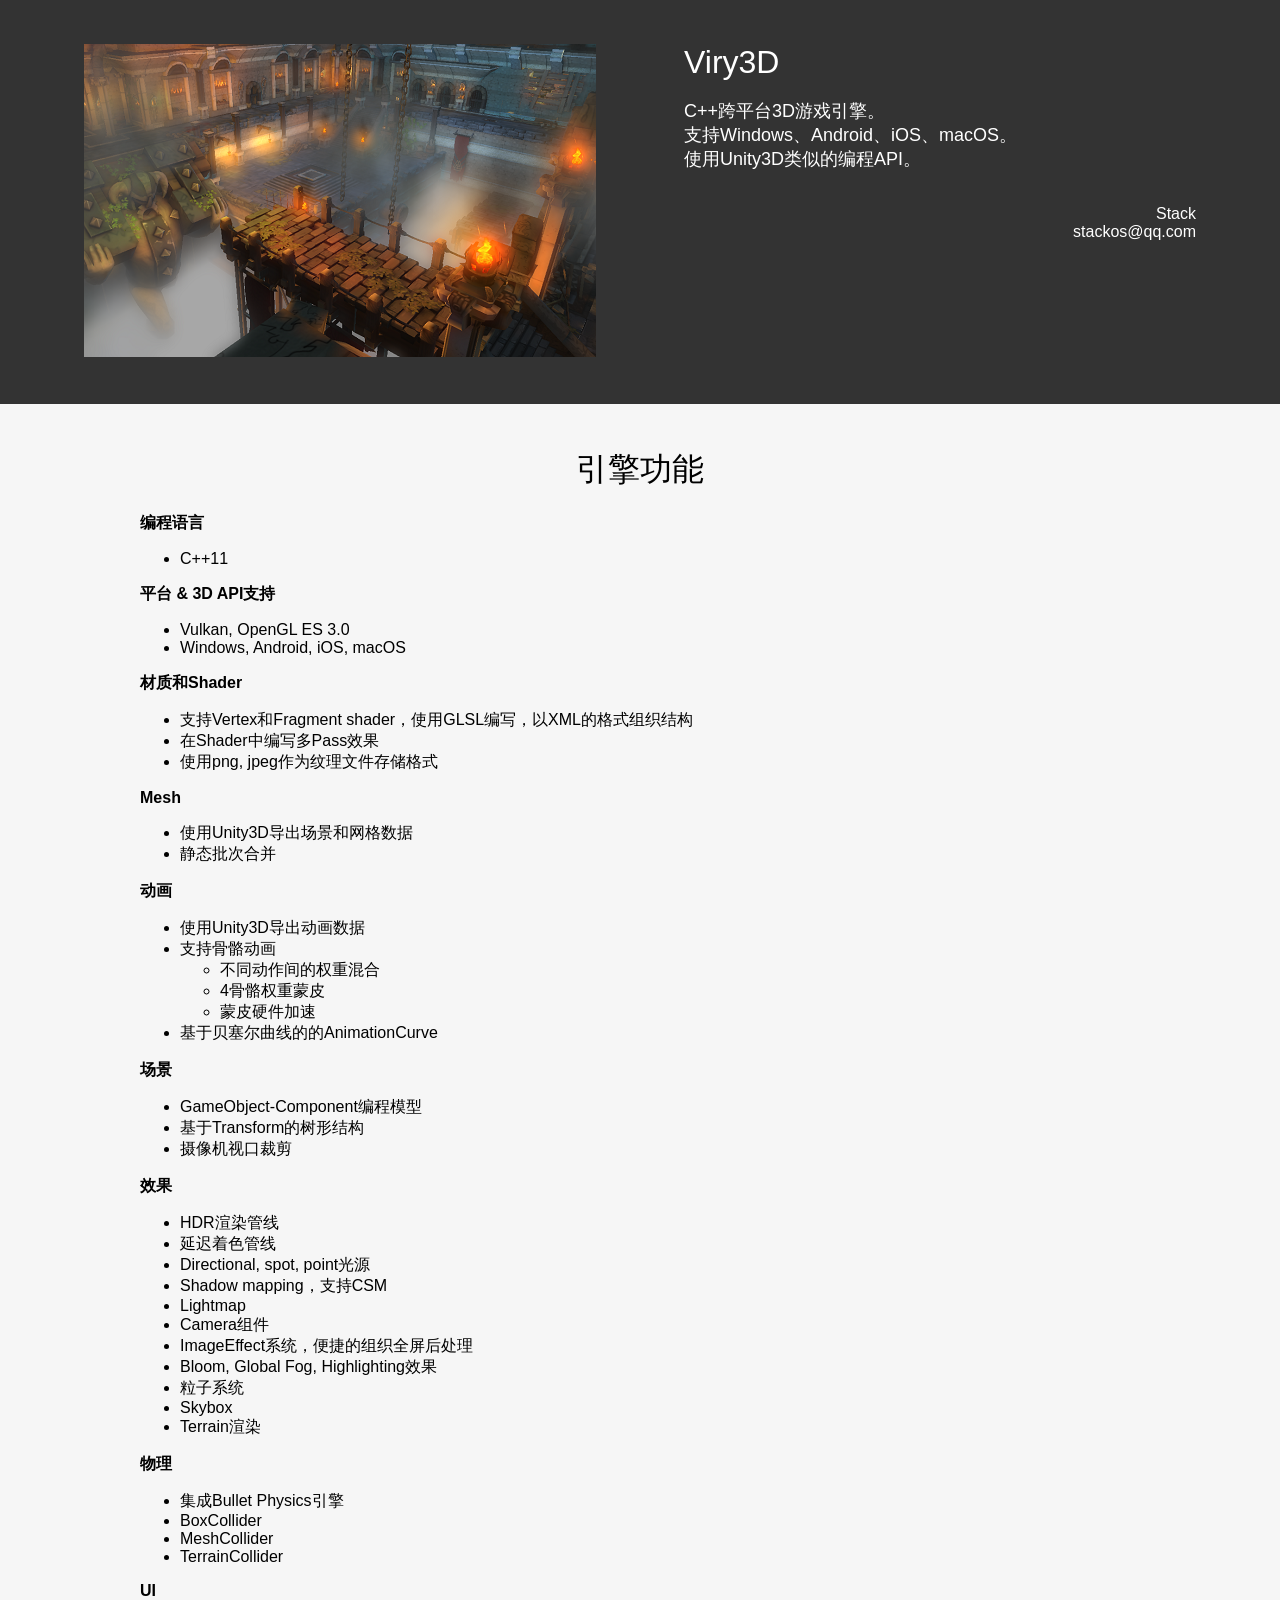
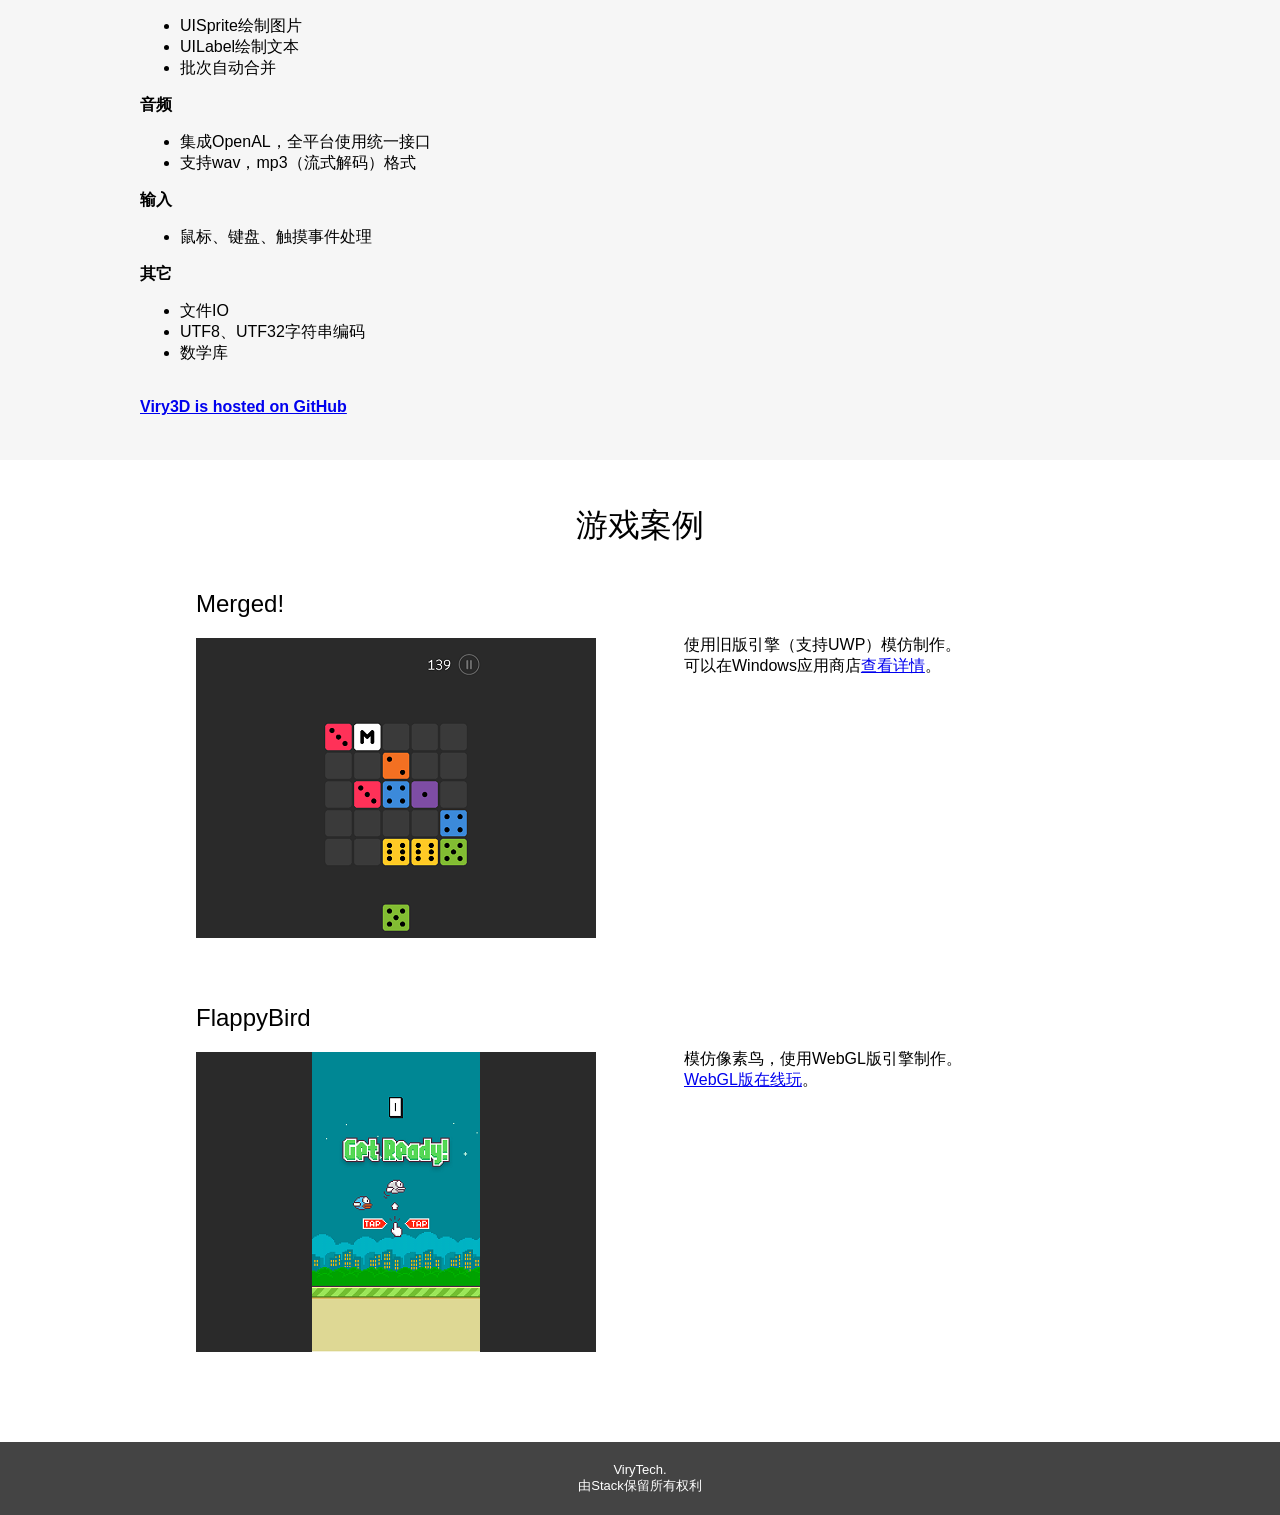
==== index.html @ 04557b06 "add macOS." ====
﻿<!DOCTYPE html>
<html>
<head>
    <meta charset="utf-8">
    <title>Viry3D游戏引擎</title>
</head>
<body style='margin:0;font-family: "SF Pro SC","SF Pro Display","SF Pro Icons","PingFang SC","Helvetica Neue","Helvetica","Arial",sans-serif;'>

    <div id="container">

        <div id="header" style="color:white;background-color:rgb(51, 51, 51);">
            <div style="height:44px;">
            </div>

            <div style="float:left;width:100%;">
                <div style="float:left;width:50%;min-width:600px;height:360px;">
                    <img style="float:right;margin-right:44px;" src="files/logo.png" />
                </div>

                <div style="float:left;width:512px;height:250px;margin-left:44px;margin-bottom:44px;margin-right:44px;">
                    <h1 style="font-weight:400;margin:0;">Viry3D</h1>
                    <p style="font-size:large;">
                        C++跨平台3D游戏引擎。<br />
                        支持Windows、Android、iOS、macOS。<br />
                        使用Unity3D类似的编程API。<br />
                    </p>
                    <p style="float:right;text-align:right;">
                        Stack<br />
                        stackos@qq.com<br />
                    </p>
                </div>
            </div>
            
            <div style="clear:both;">
            </div>
        </div>

        <div id="feature" style="background-color:rgb(246, 246, 246);padding:44px;">
            <h1 style="font-weight:400;margin-top:0;text-align:center;">引擎功能</h1>

            <div style="margin:auto;max-width:1000px;">
                <p><strong>编程语言</strong></p>
                <ul>
                    <li>C++11</li>
                </ul>
                <p><strong>平台 &amp; 3D API支持</strong></p>
                <ul>
                    <li>Vulkan, OpenGL ES 3.0</li>
                    <li>Windows, Android, iOS, macOS</li>
                </ul>
                <p><strong>材质和Shader</strong></p>
                <ul>
                    <li>支持Vertex和Fragment shader，使用GLSL编写，以XML的格式组织结构</li>
                    <li>在Shader中编写多Pass效果</li>
                    <li>使用png, jpeg作为纹理文件存储格式</li>
                </ul>
                <p><strong>Mesh</strong></p>
                <ul>
                    <li>使用Unity3D导出场景和网格数据</li>
                    <li>静态批次合并</li>
                </ul>
                <p><strong>动画</strong></p>
                <ul>
                    <li>使用Unity3D导出动画数据</li>
                    <li>
                        支持骨骼动画
                        <ul>
                            <li>不同动作间的权重混合</li>
                            <li>4骨骼权重蒙皮</li>
                            <li>蒙皮硬件加速</li>
                        </ul>
                    </li>
                    <li>基于贝塞尔曲线的的AnimationCurve</li>
                </ul>
                <p><strong>场景</strong></p>
                <ul>
                    <li>GameObject-Component编程模型</li>
                    <li>基于Transform的树形结构</li>
                    <li>摄像机视口裁剪</li>
                </ul>
                <p><strong>效果</strong></p>
                <ul>
                    <li>HDR渲染管线</li>
                    <li>延迟着色管线</li>
                    <li>Directional, spot, point光源</li>
                    <li>Shadow mapping，支持CSM</li>
                    <li>Lightmap</li>
                    <li>Camera组件</li>
                    <li>ImageEffect系统，便捷的组织全屏后处理</li>
                    <li>Bloom, Global Fog, Highlighting效果</li>
                    <li>粒子系统</li>
                    <li>Skybox</li>
                    <li>Terrain渲染</li>
                </ul>
                <p><strong>物理</strong></p>
                <ul>
                    <li>集成Bullet Physics引擎</li>
                    <li>BoxCollider</li>
                    <li>MeshCollider</li>
                    <li>TerrainCollider</li>
                </ul>
                <p><strong>UI</strong></p>
                <ul>
                    <li>UISprite绘制图片</li>
                    <li>UILabel绘制文本</li>
                    <li>批次自动合并</li>
                </ul>
                <p><strong>音频</strong></p>
                <ul>
                    <li>集成OpenAL，全平台使用统一接口</li>
                    <li>支持wav，mp3（流式解码）格式</li>
                </ul>
                <p><strong>输入</strong></p>
                <ul>
                    <li>鼠标、键盘、触摸事件处理</li>
                </ul>
                <p><strong>其它</strong></p>
                <ul>
                    <li>文件IO</li>
                    <li>UTF8、UTF32字符串编码</li>
                    <li>数学库</li>
                </ul>

                <br />
                <a href="https://github.com/stackos/Viry3D" target="_blank"><strong>Viry3D is hosted on GitHub</strong></a>
            </div>
        </div>

        <div id="showcase" style="background-color:rgb(255, 255, 255);padding-top:44px;padding-bottom:44px;">
            <h1 style="font-weight:400;margin-top:0;text-align:center;">游戏案例</h1>

            <div class="case" style="margin-bottom:44px;">
                <div style="float:left;width:100%;">
                    <div style="float:left;width:50%;min-width:488px;height:370px;">
                        <div style="float:right;margin-right:44px;">
                            <h2 style="font-weight:400;">Merged!</h2>
                            <img src="files/case_01.png" />
                        </div>
                    </div>

                    <div style="float:left;width:444px;height:50px;margin-left:44px;margin-top:65px;">
                        <p style="margin:0;">
                            使用旧版引擎（支持UWP）模仿制作。<br />
                            可以在Windows应用商店<a href="https://www.microsoft.com/store/apps/9NBLGGH4PRR2" target="_blank">查看详情</a>。<br />
                        </p>
                    </div>
                </div>

                <div style="clear:both;">
                </div>
            </div>

            <div class="case" style="margin-bottom:44px;">
                <div style="float:left;width:100%;">
                    <div style="float:left;width:50%;min-width:488px;height:370px;">
                        <div style="float:right;margin-right:44px;">
                            <h2 style="font-weight:400;">FlappyBird</h2>
                            <img src="files/case_02.png" />
                        </div>
                    </div>

                    <div style="float:left;width:444px;height:50px;margin-left:44px;margin-top:65px;">
                        <p style="margin:0;">
                            模仿像素鸟，使用WebGL版引擎制作。<br />
                            <a href="http://www.viry3d.com/viry3d/web/index.html?AppJavaScript" target="_blank">WebGL版在线玩</a>。<br />
                        </p>
                    </div>
                </div>

                <div style="clear:both;">
                </div>
            </div>
            
        </div>

        <div id="footer" style="padding:20px;background-color:rgb(68, 68, 68);color:white;text-align:center;font-size:small;clear:both;">
            <p style="margin:0;">ViryTech.</p>
            <p style="margin:0;">由Stack保留所有权利</p>
        </div>

    </div>

</body>
</html>
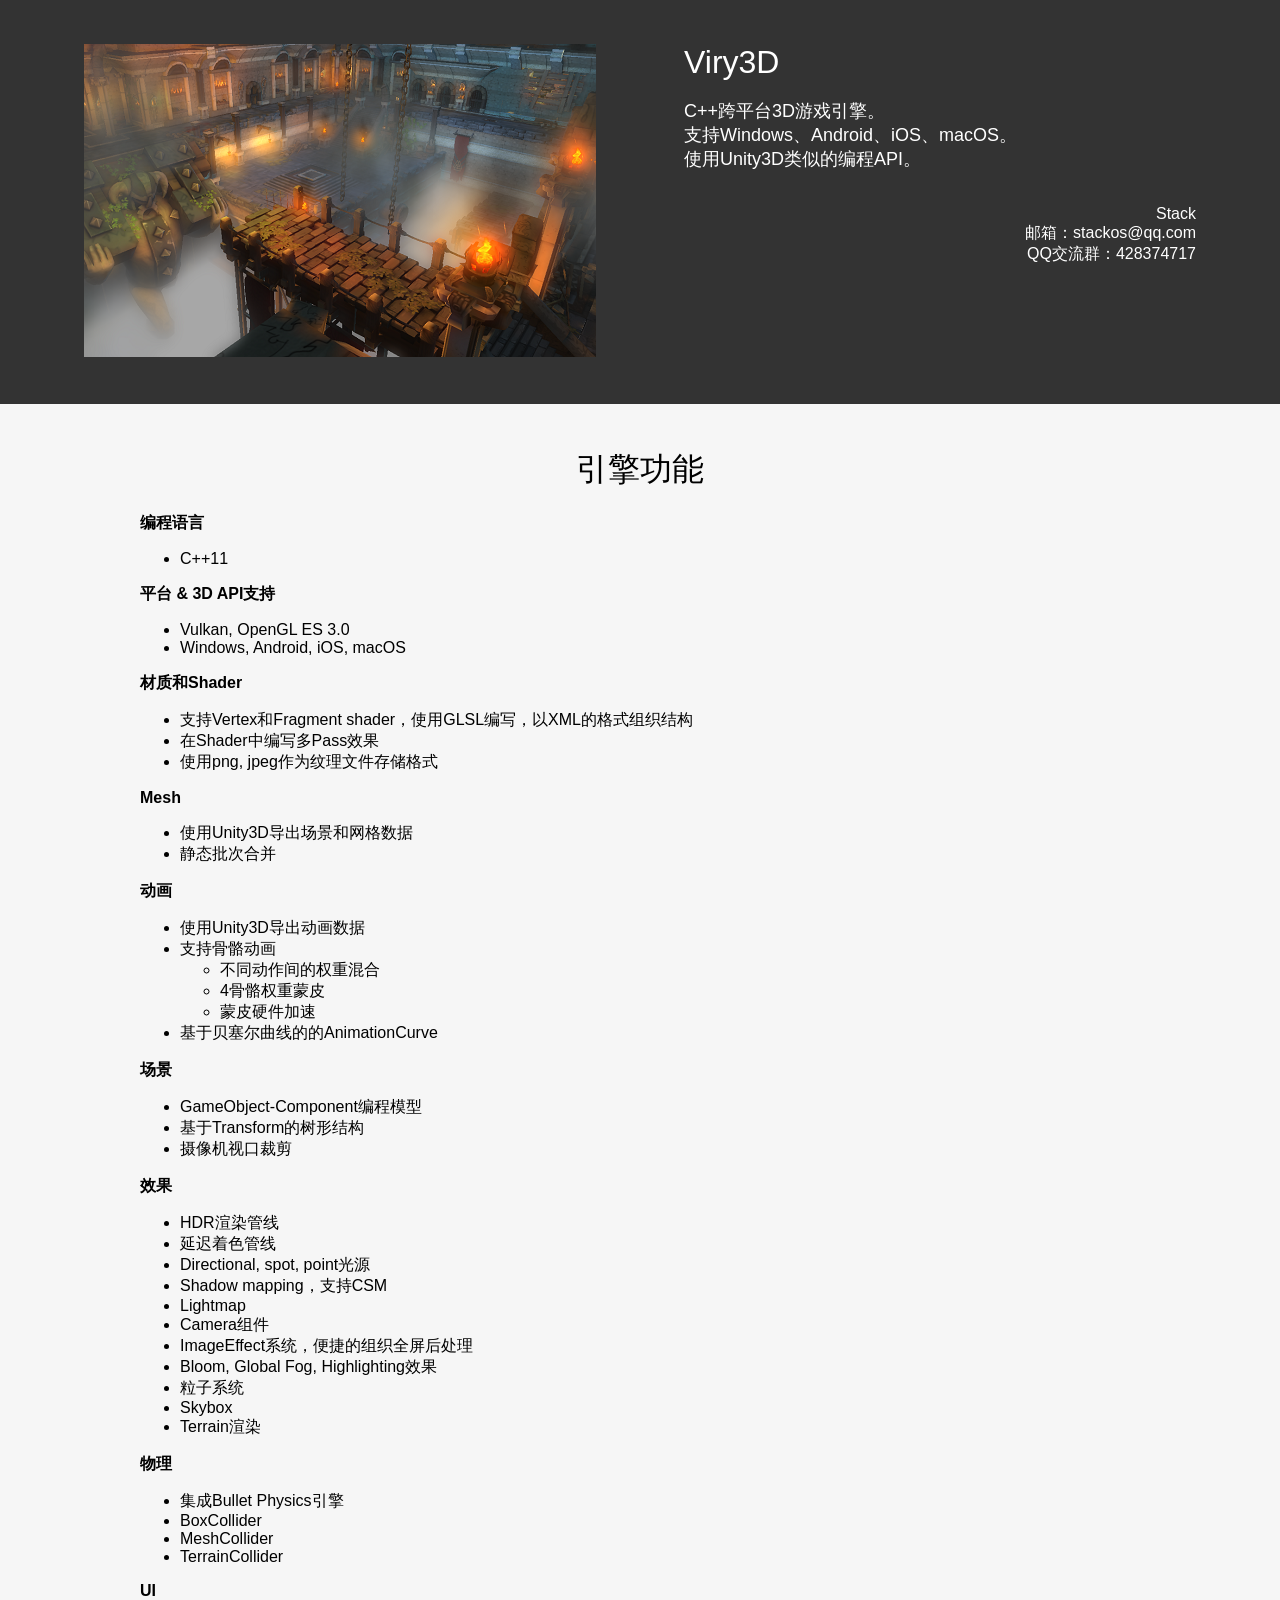
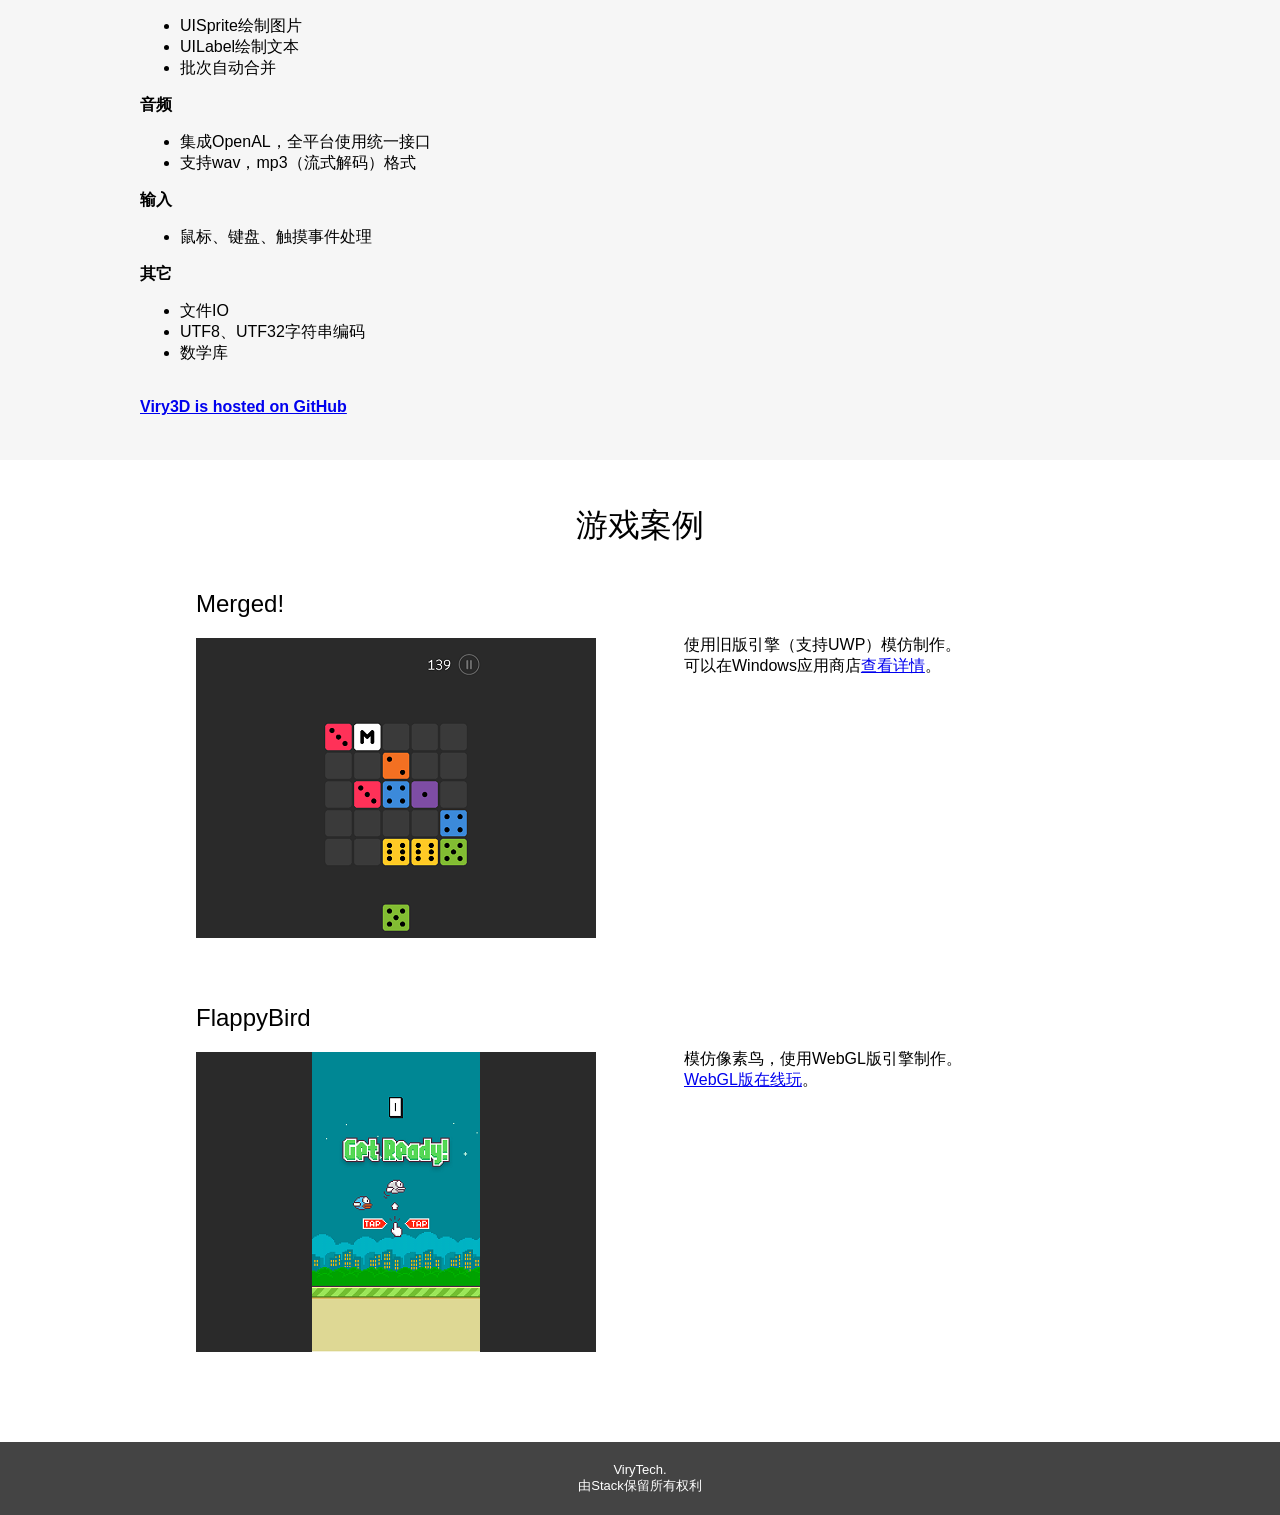
==== commit 3990e8c1: "add qq group number." ====
--- a/index.html
+++ b/index.html
@@ -26,7 +26,8 @@
                     </p>
                     <p style="float:right;text-align:right;">
                         Stack<br />
-                        stackos@qq.com<br />
+                        邮箱：stackos@qq.com<br />
+                        QQ交流群：428374717<br />
                     </p>
                 </div>
             </div>
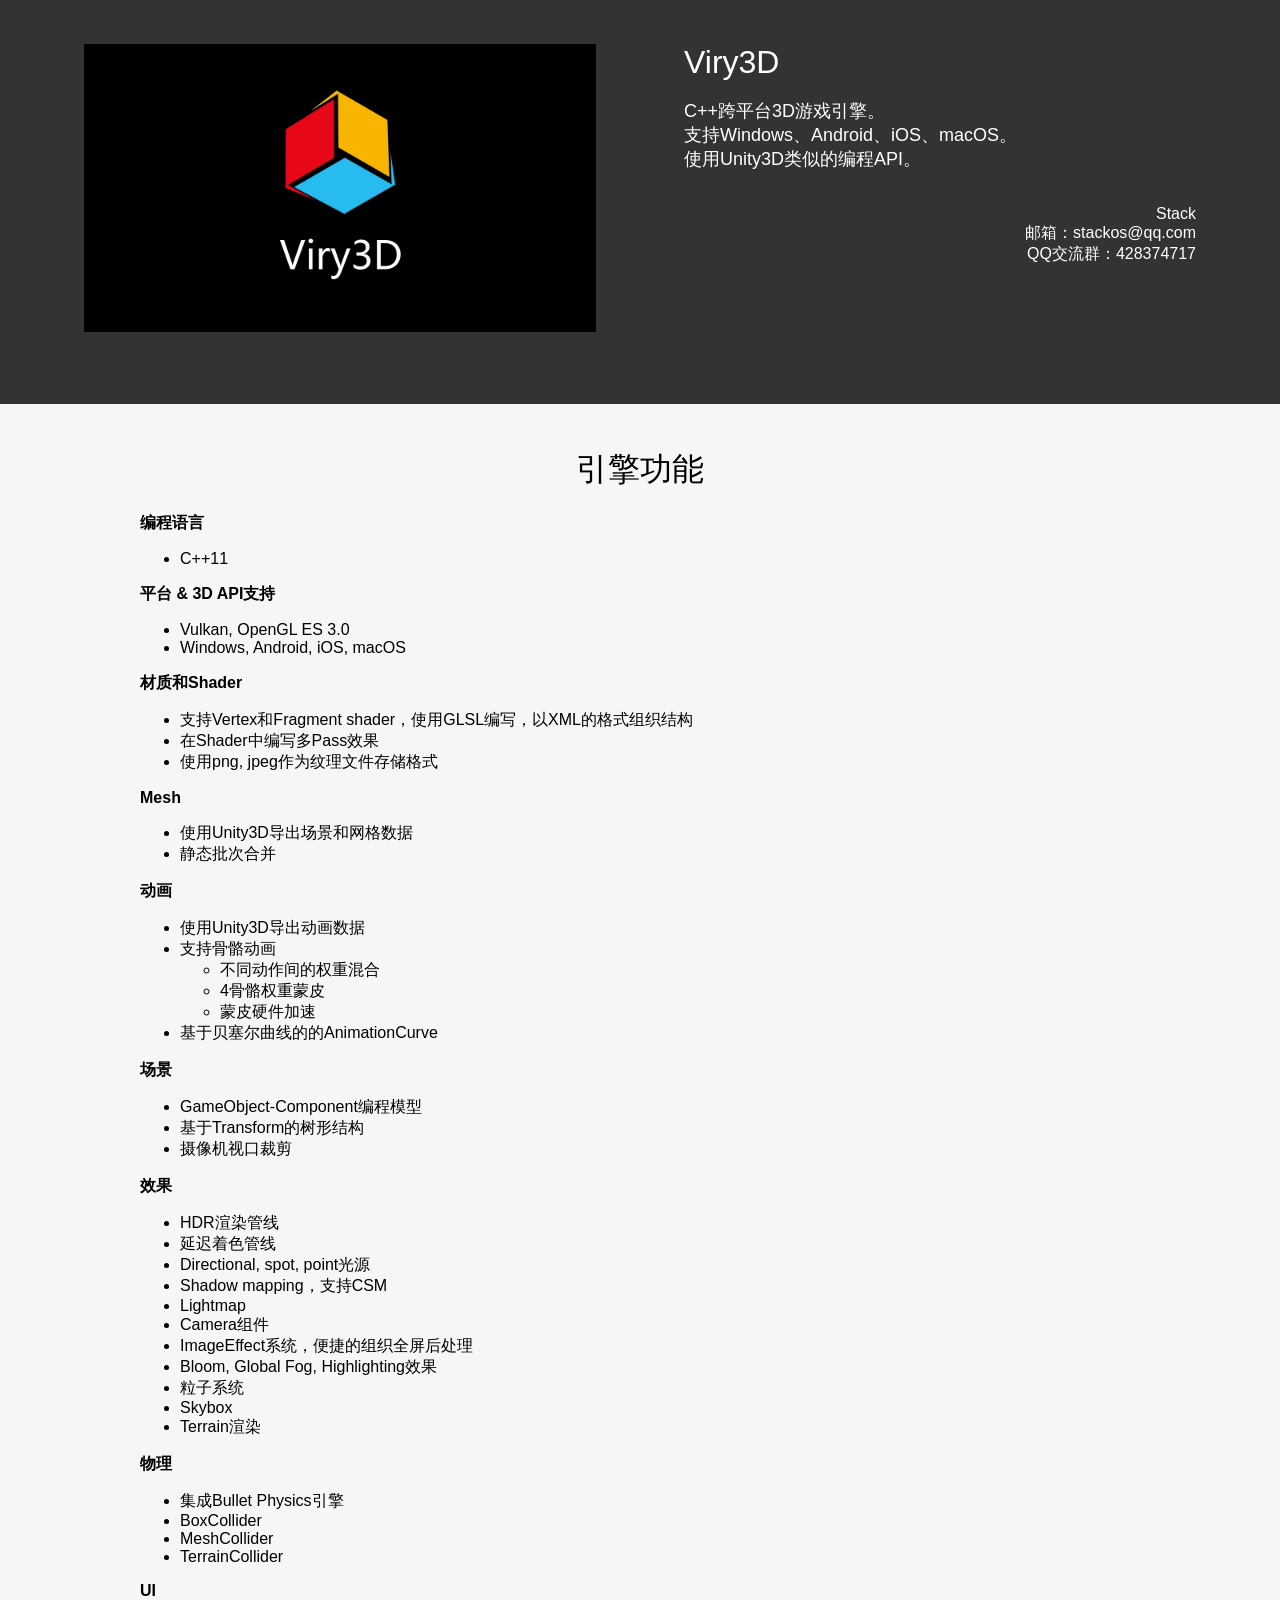
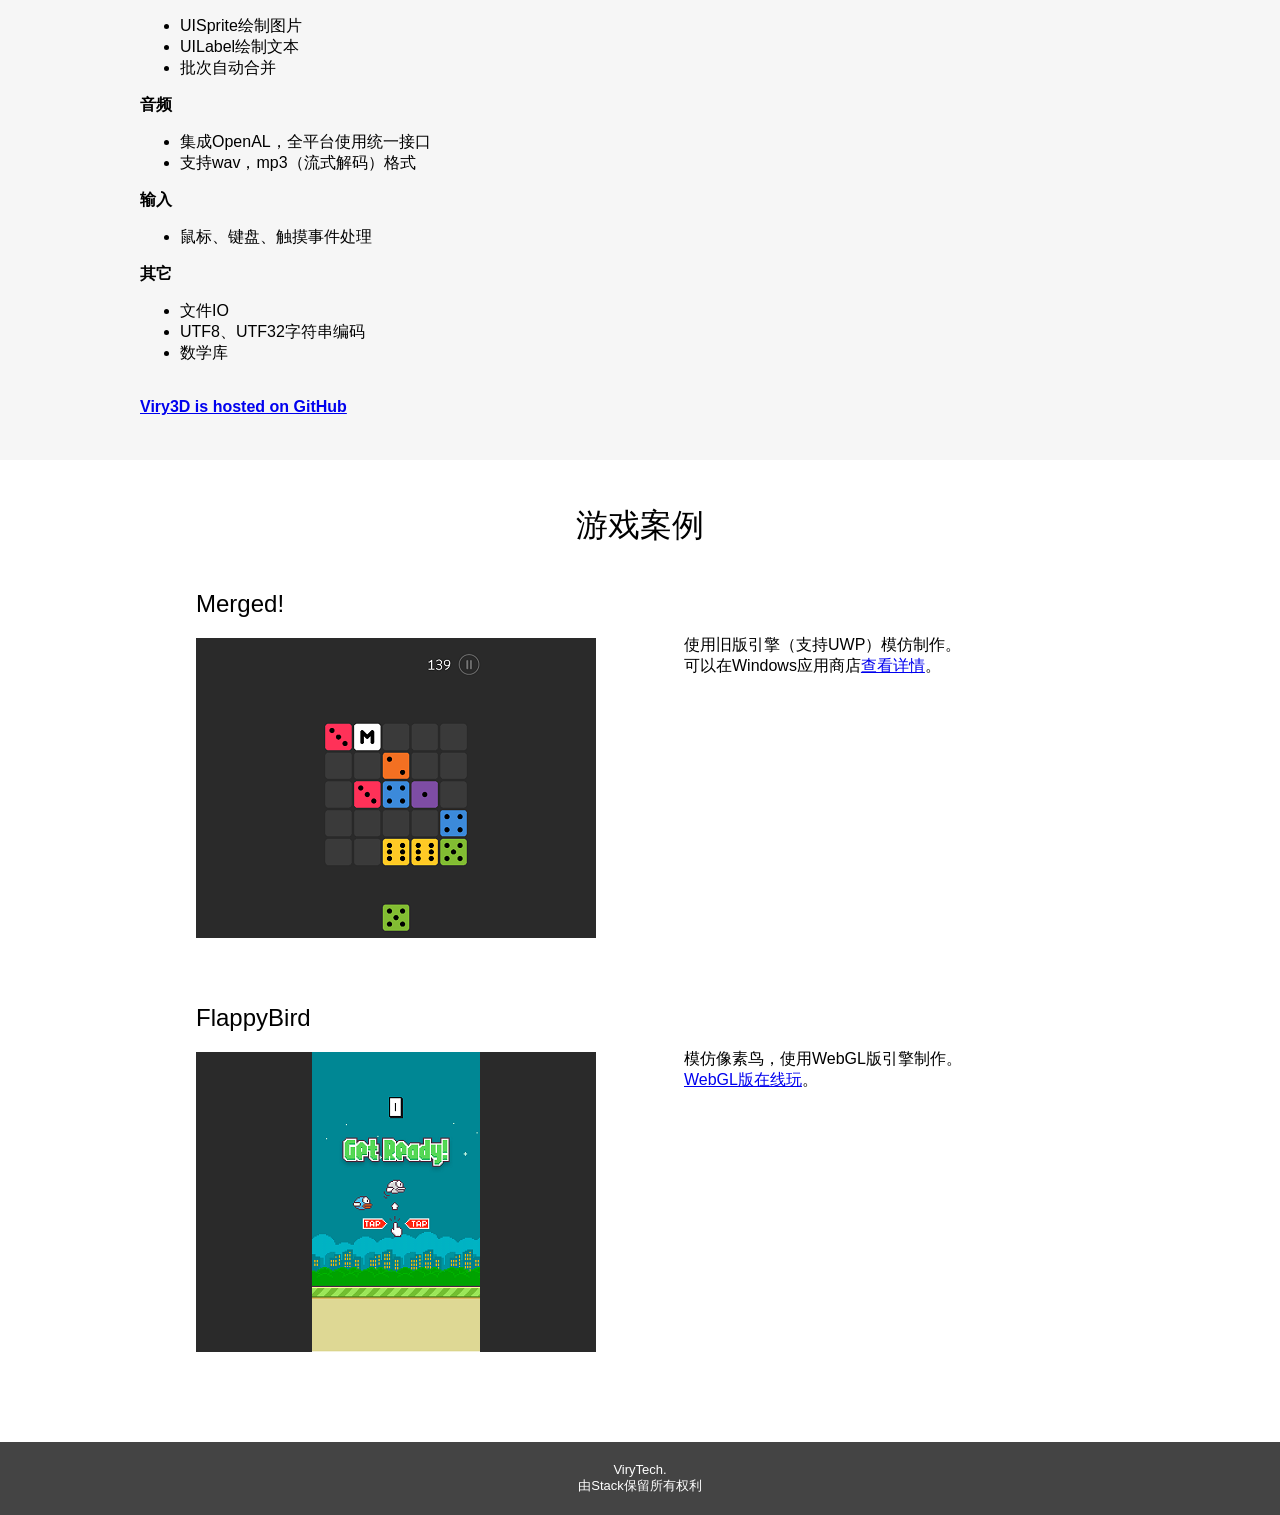
==== commit 844889e0: "update logo." ====
--- a/index.html
+++ b/index.html
@@ -14,7 +14,7 @@
 
             <div style="float:left;width:100%;">
                 <div style="float:left;width:50%;min-width:600px;height:360px;">
-                    <img style="float:right;margin-right:44px;" src="files/logo.png" />
+                    <img style="float:right;margin-right:44px;" src="files/logo.png" width="512" />
                 </div>
 
                 <div style="float:left;width:512px;height:250px;margin-left:44px;margin-bottom:44px;margin-right:44px;">
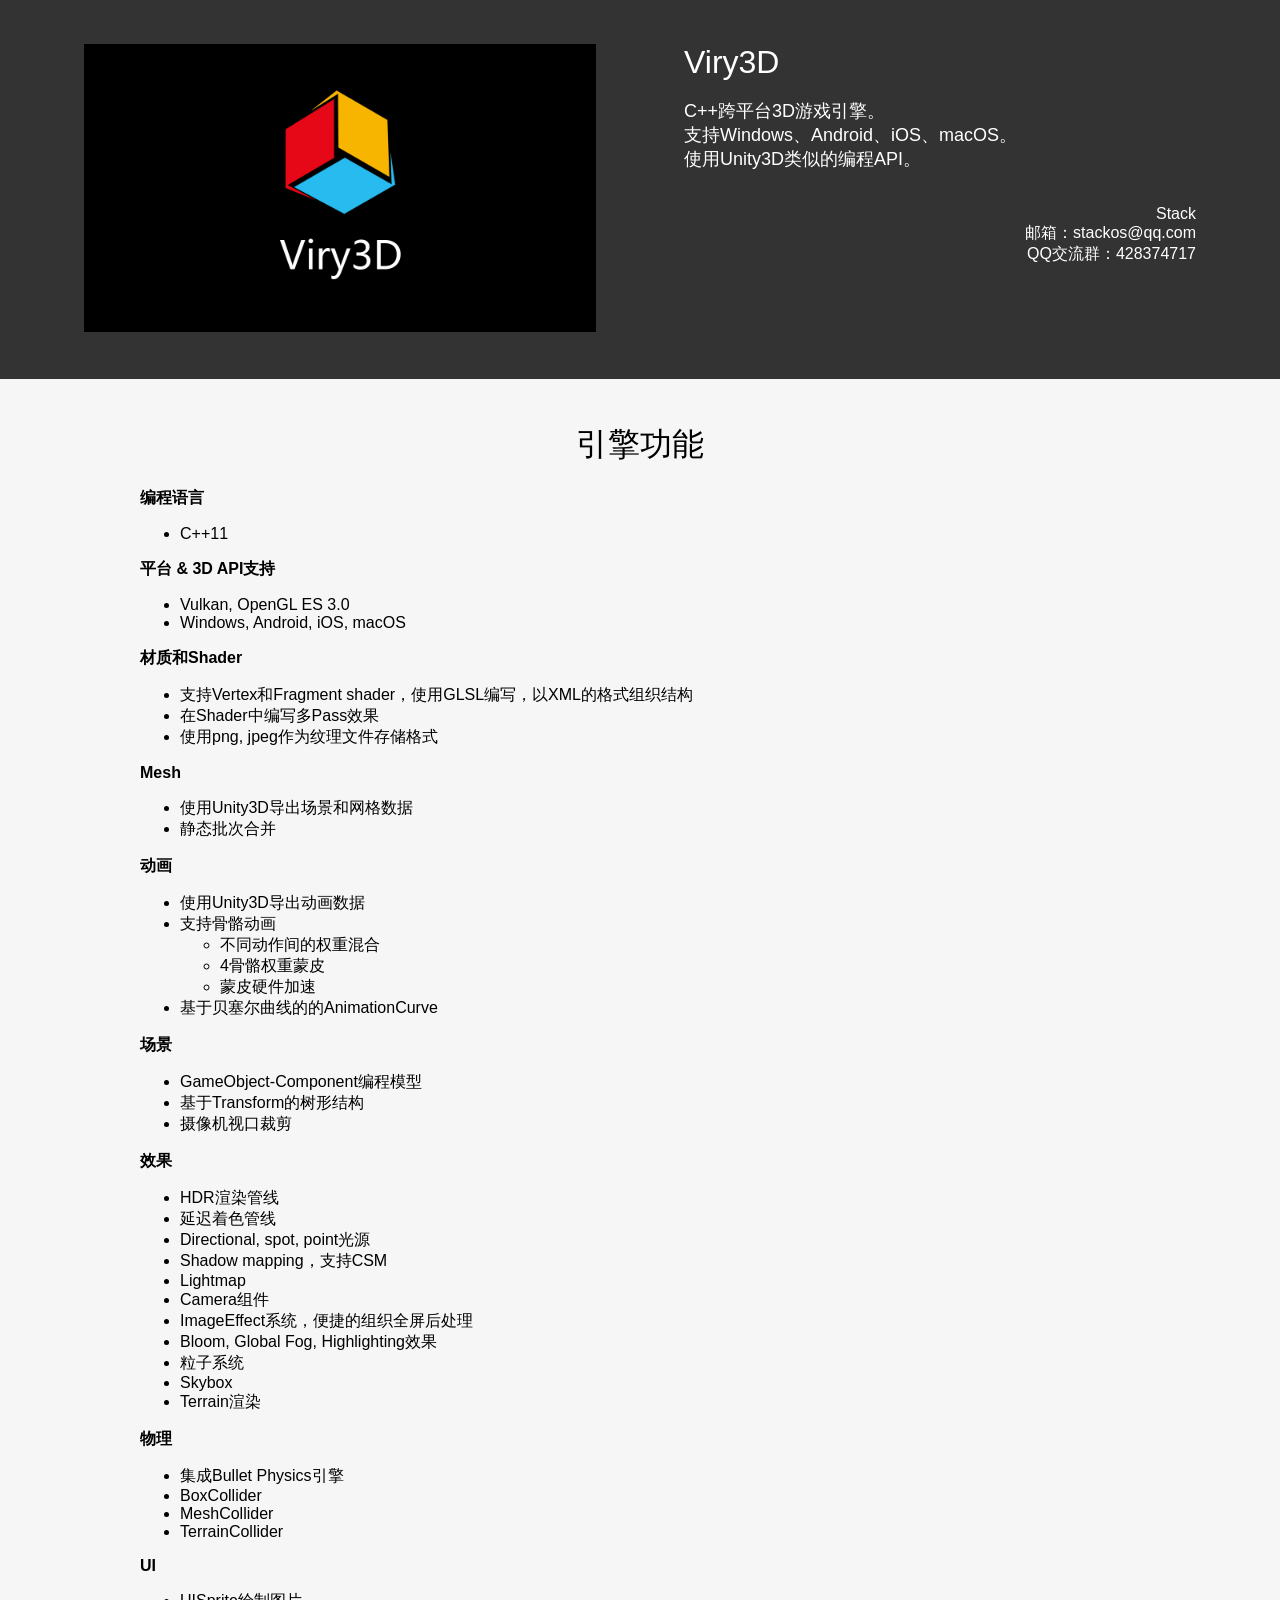
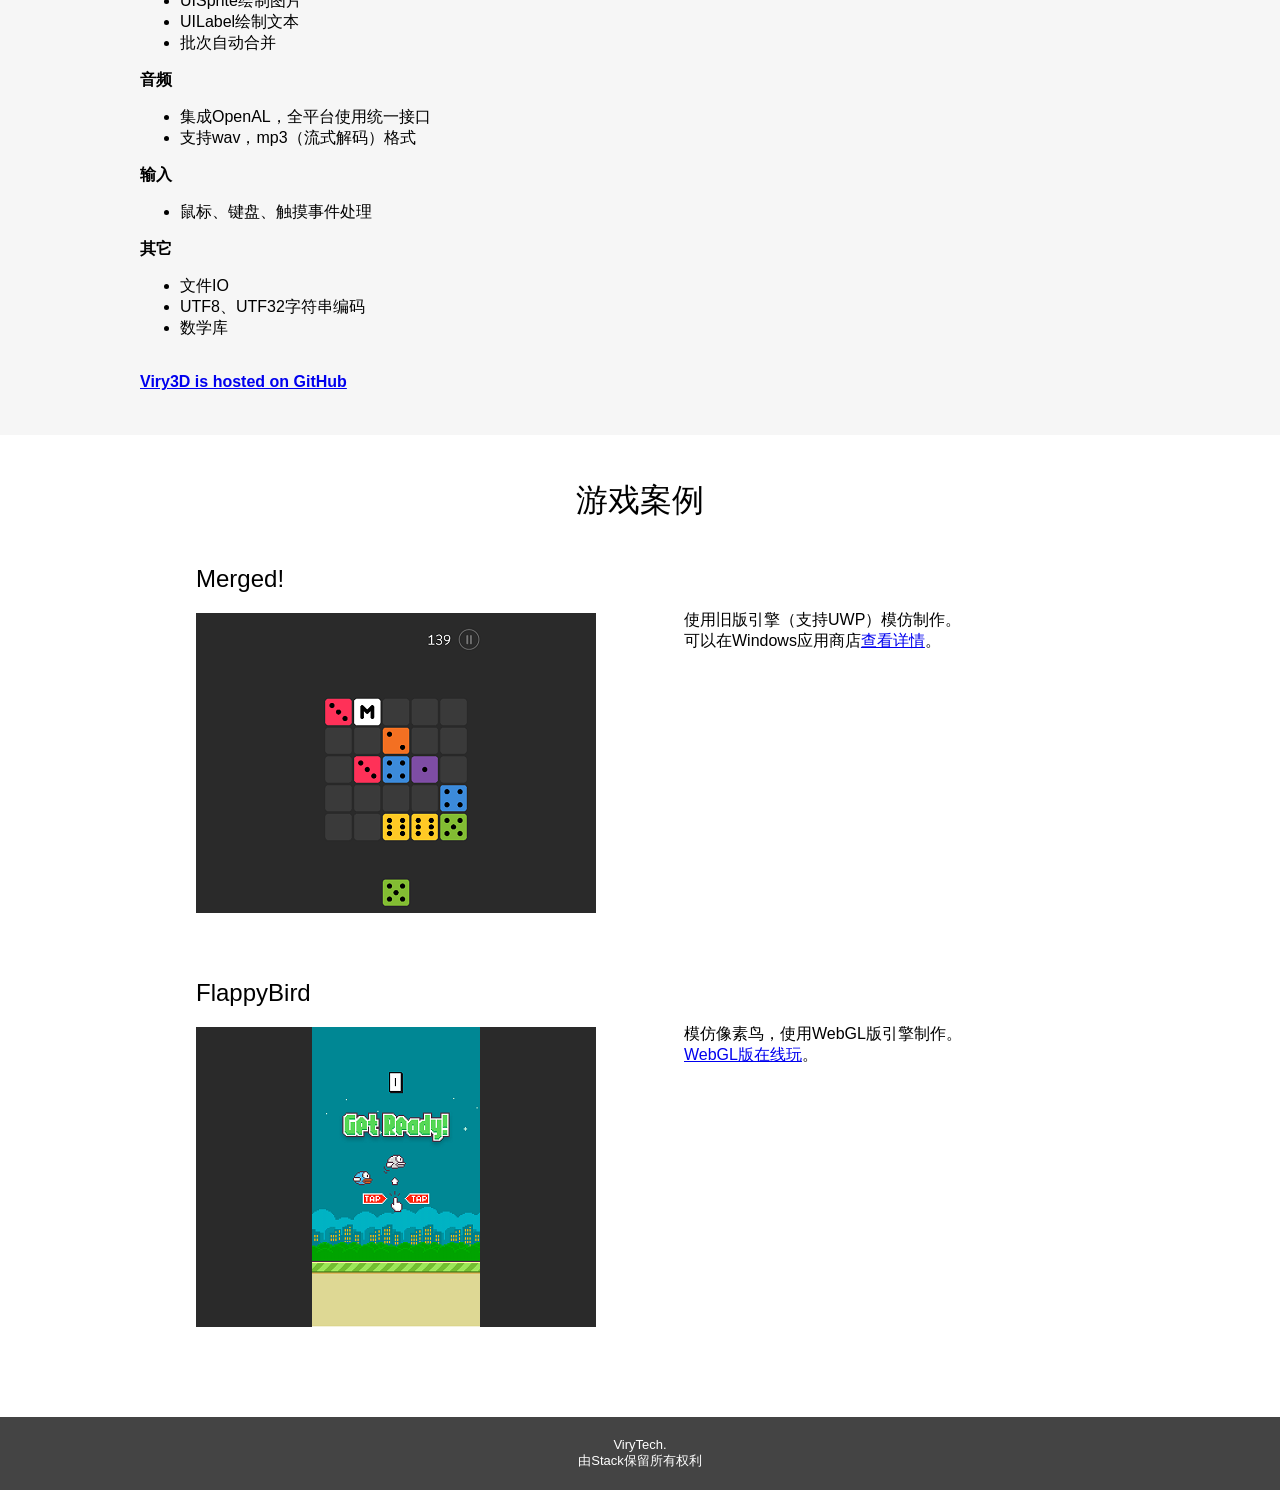
==== commit 8047c34f: "update layout." ====
--- a/index.html
+++ b/index.html
@@ -13,8 +13,8 @@
             </div>
 
             <div style="float:left;width:100%;">
-                <div style="float:left;width:50%;min-width:600px;height:360px;">
-                    <img style="float:right;margin-right:44px;" src="files/logo.png" width="512" />
+                <div style="float:left;width:50%;min-width:600px;height:335px;">
+                    <img style="float:right;margin-right:44px;width:512px;" src="files/logo.png" />
                 </div>
 
                 <div style="float:left;width:512px;height:250px;margin-left:44px;margin-bottom:44px;margin-right:44px;">
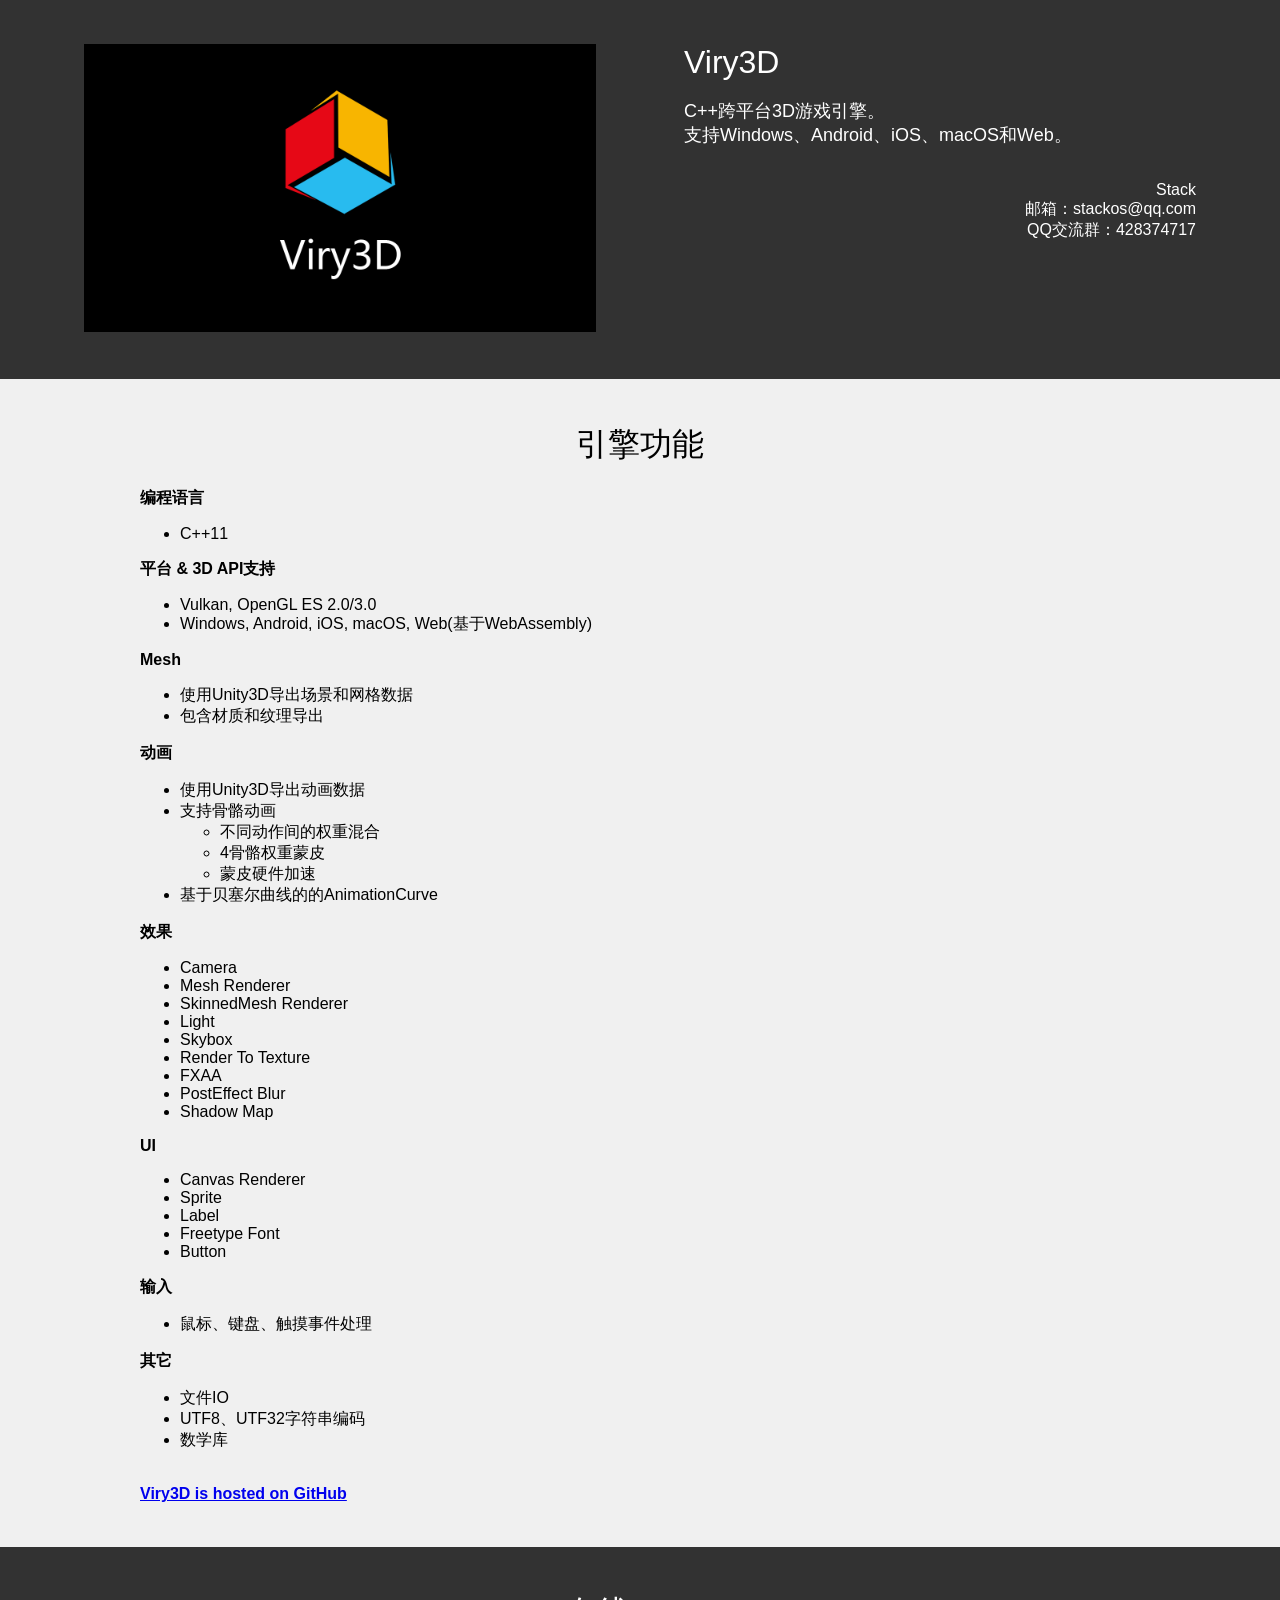
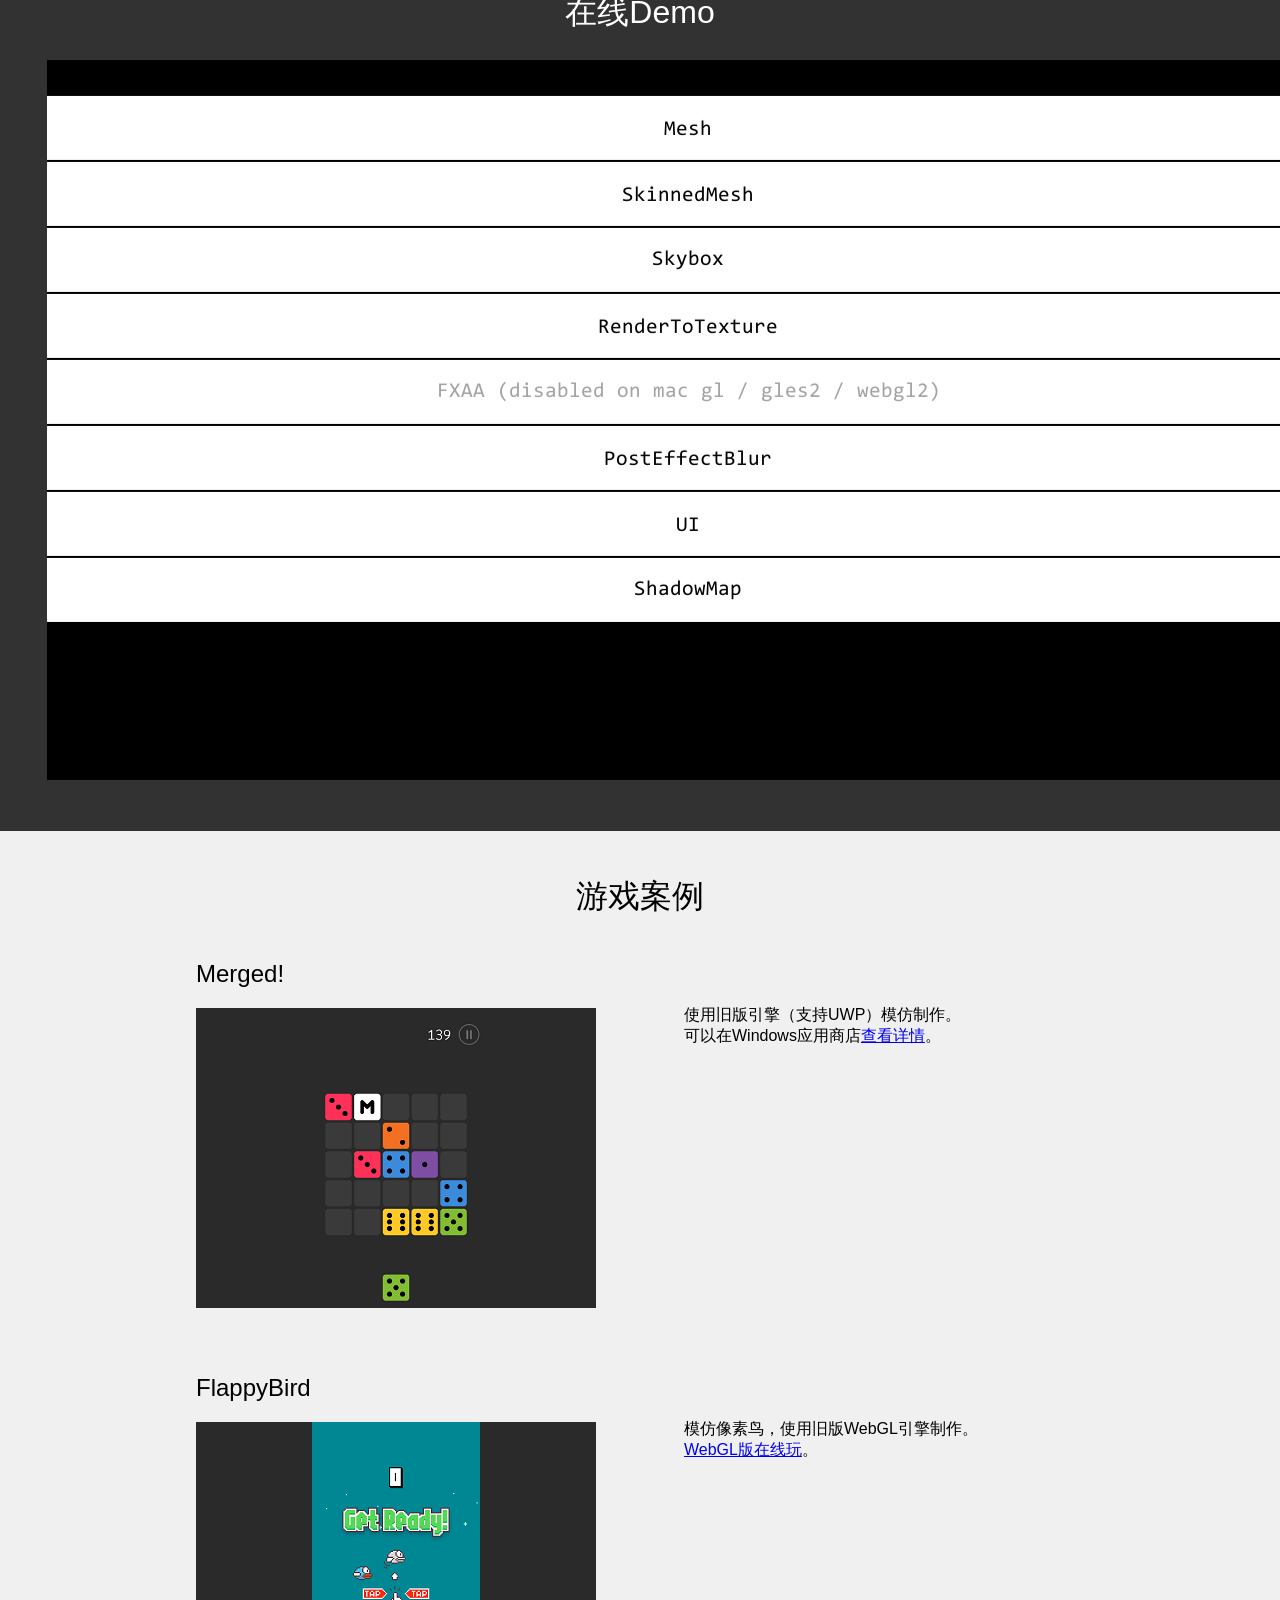
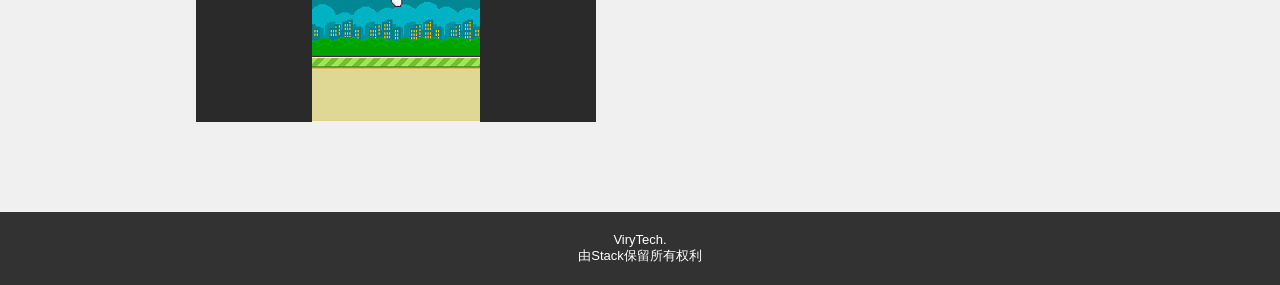
==== commit 231f5e7c: "add wasm live demo." ====
--- a/index.html
+++ b/index.html
@@ -8,7 +8,7 @@
 
     <div id="container">
 
-        <div id="header" style="color:white;background-color:rgb(51, 51, 51);">
+        <div id="header" style="color:white;background-color:rgb(50, 50, 50);">
             <div style="height:44px;">
             </div>
 
@@ -21,8 +21,7 @@
                     <h1 style="font-weight:400;margin:0;">Viry3D</h1>
                     <p style="font-size:large;">
                         C++跨平台3D游戏引擎。<br />
-                        支持Windows、Android、iOS、macOS。<br />
-                        使用Unity3D类似的编程API。<br />
+                        支持Windows、Android、iOS、macOS和Web。<br />
                     </p>
                     <p style="float:right;text-align:right;">
                         Stack<br />
@@ -36,7 +35,7 @@
             </div>
         </div>
 
-        <div id="feature" style="background-color:rgb(246, 246, 246);padding:44px;">
+        <div id="feature" style="background-color:rgb(240, 240, 240);padding:44px;">
             <h1 style="font-weight:400;margin-top:0;text-align:center;">引擎功能</h1>
 
             <div style="margin:auto;max-width:1000px;">
@@ -46,19 +45,13 @@
                 </ul>
                 <p><strong>平台 &amp; 3D API支持</strong></p>
                 <ul>
-                    <li>Vulkan, OpenGL ES 3.0</li>
-                    <li>Windows, Android, iOS, macOS</li>
-                </ul>
-                <p><strong>材质和Shader</strong></p>
-                <ul>
-                    <li>支持Vertex和Fragment shader，使用GLSL编写，以XML的格式组织结构</li>
-                    <li>在Shader中编写多Pass效果</li>
-                    <li>使用png, jpeg作为纹理文件存储格式</li>
+                    <li>Vulkan, OpenGL ES 2.0/3.0</li>
+                    <li>Windows, Android, iOS, macOS, Web(基于WebAssembly)</li>
                 </ul>
                 <p><strong>Mesh</strong></p>
                 <ul>
                     <li>使用Unity3D导出场景和网格数据</li>
-                    <li>静态批次合并</li>
+                    <li>包含材质和纹理导出</li>
                 </ul>
                 <p><strong>动画</strong></p>
                 <ul>
@@ -73,43 +66,25 @@
                     </li>
                     <li>基于贝塞尔曲线的的AnimationCurve</li>
                 </ul>
-                <p><strong>场景</strong></p>
-                <ul>
-                    <li>GameObject-Component编程模型</li>
-                    <li>基于Transform的树形结构</li>
-                    <li>摄像机视口裁剪</li>
-                </ul>
                 <p><strong>效果</strong></p>
                 <ul>
-                    <li>HDR渲染管线</li>
-                    <li>延迟着色管线</li>
-                    <li>Directional, spot, point光源</li>
-                    <li>Shadow mapping，支持CSM</li>
-                    <li>Lightmap</li>
-                    <li>Camera组件</li>
-                    <li>ImageEffect系统，便捷的组织全屏后处理</li>
-                    <li>Bloom, Global Fog, Highlighting效果</li>
-                    <li>粒子系统</li>
+                    <li>Camera</li>
+                    <li>Mesh Renderer</li>
+                    <li>SkinnedMesh Renderer</li>
+                    <li>Light</li>
                     <li>Skybox</li>
-                    <li>Terrain渲染</li>
-                </ul>
-                <p><strong>物理</strong></p>
-                <ul>
-                    <li>集成Bullet Physics引擎</li>
-                    <li>BoxCollider</li>
-                    <li>MeshCollider</li>
-                    <li>TerrainCollider</li>
+                    <li>Render To Texture</li>
+                    <li>FXAA</li>
+                    <li>PostEffect Blur</li>
+                    <li>Shadow Map</li>
                 </ul>
                 <p><strong>UI</strong></p>
                 <ul>
-                    <li>UISprite绘制图片</li>
-                    <li>UILabel绘制文本</li>
-                    <li>批次自动合并</li>
-                </ul>
-                <p><strong>音频</strong></p>
-                <ul>
-                    <li>集成OpenAL，全平台使用统一接口</li>
-                    <li>支持wav，mp3（流式解码）格式</li>
+                    <li>Canvas Renderer</li>
+                    <li>Sprite</li>
+                    <li>Label</li>
+                    <li>Freetype Font</li>
+                    <li>Button</li>
                 </ul>
                 <p><strong>输入</strong></p>
                 <ul>
@@ -127,7 +102,19 @@
             </div>
         </div>
 
-        <div id="showcase" style="background-color:rgb(255, 255, 255);padding-top:44px;padding-bottom:44px;">
+        <div id="livedemo" style="color:white;background-color:rgb(50, 50, 50);padding:44px;">
+            <h1 style="font-weight:400;margin-top:0;text-align:center;">在线Demo</h1>
+
+            <table align="center">
+                <tr>
+                    <td>
+                        <iframe width="1280" height="720" scrolling="no" style="background-color:black; border: none;" src="viry3d/wasm/index.html"></iframe>
+                    </td>
+                </tr>
+            </table>
+        </div>
+
+        <div id="showcase" style="background-color:rgb(240, 240, 240);padding-top:44px;padding-bottom:44px;">
             <h1 style="font-weight:400;margin-top:0;text-align:center;">游戏案例</h1>
 
             <div class="case" style="margin-bottom:44px;">
@@ -162,7 +149,7 @@
 
                     <div style="float:left;width:444px;height:50px;margin-left:44px;margin-top:65px;">
                         <p style="margin:0;">
-                            模仿像素鸟，使用WebGL版引擎制作。<br />
+                            模仿像素鸟，使用旧版WebGL引擎制作。<br />
                             <a href="http://www.viry3d.com/viry3d/web/index.html?AppJavaScript" target="_blank">WebGL版在线玩</a>。<br />
                         </p>
                     </div>
@@ -174,7 +161,7 @@
             
         </div>
 
-        <div id="footer" style="padding:20px;background-color:rgb(68, 68, 68);color:white;text-align:center;font-size:small;clear:both;">
+        <div id="footer" style="padding:20px;background-color:rgb(50, 50, 50);color:white;text-align:center;font-size:small;clear:both;">
             <p style="margin:0;">ViryTech.</p>
             <p style="margin:0;">由Stack保留所有权利</p>
         </div>
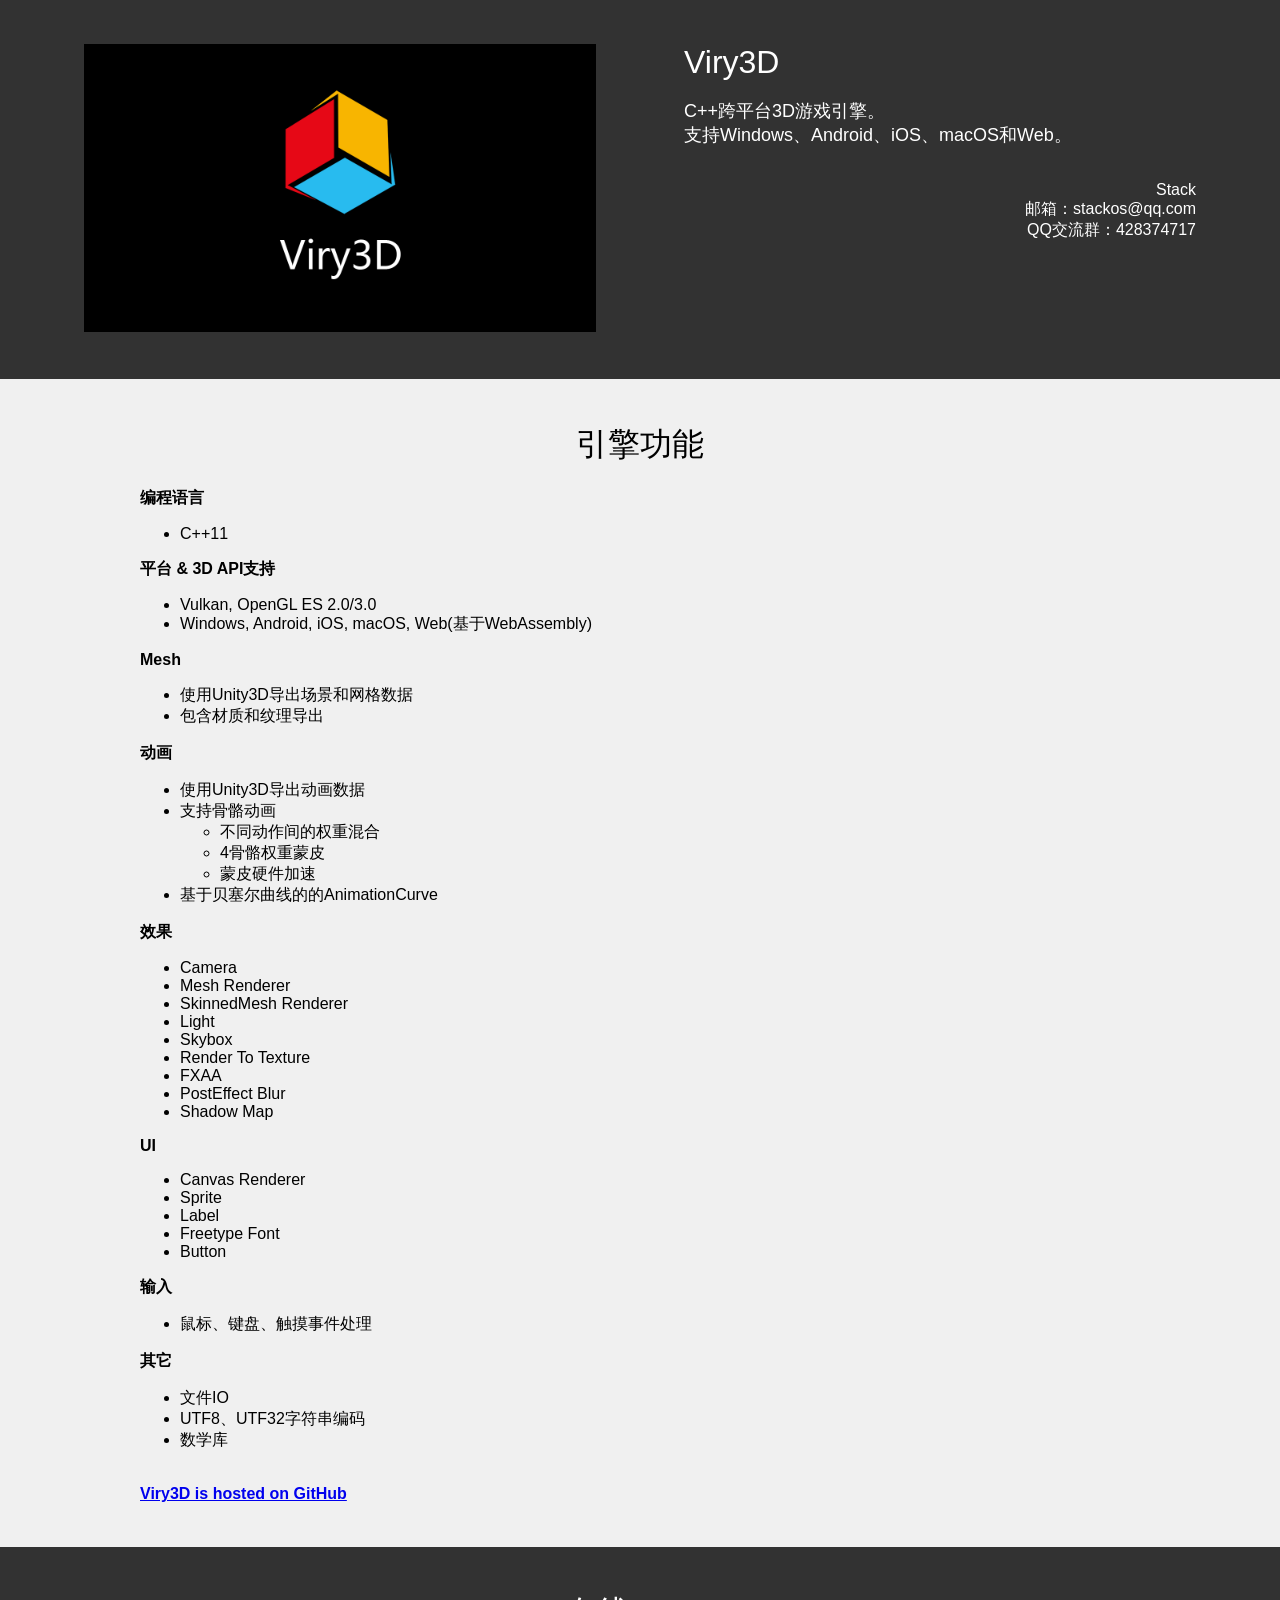
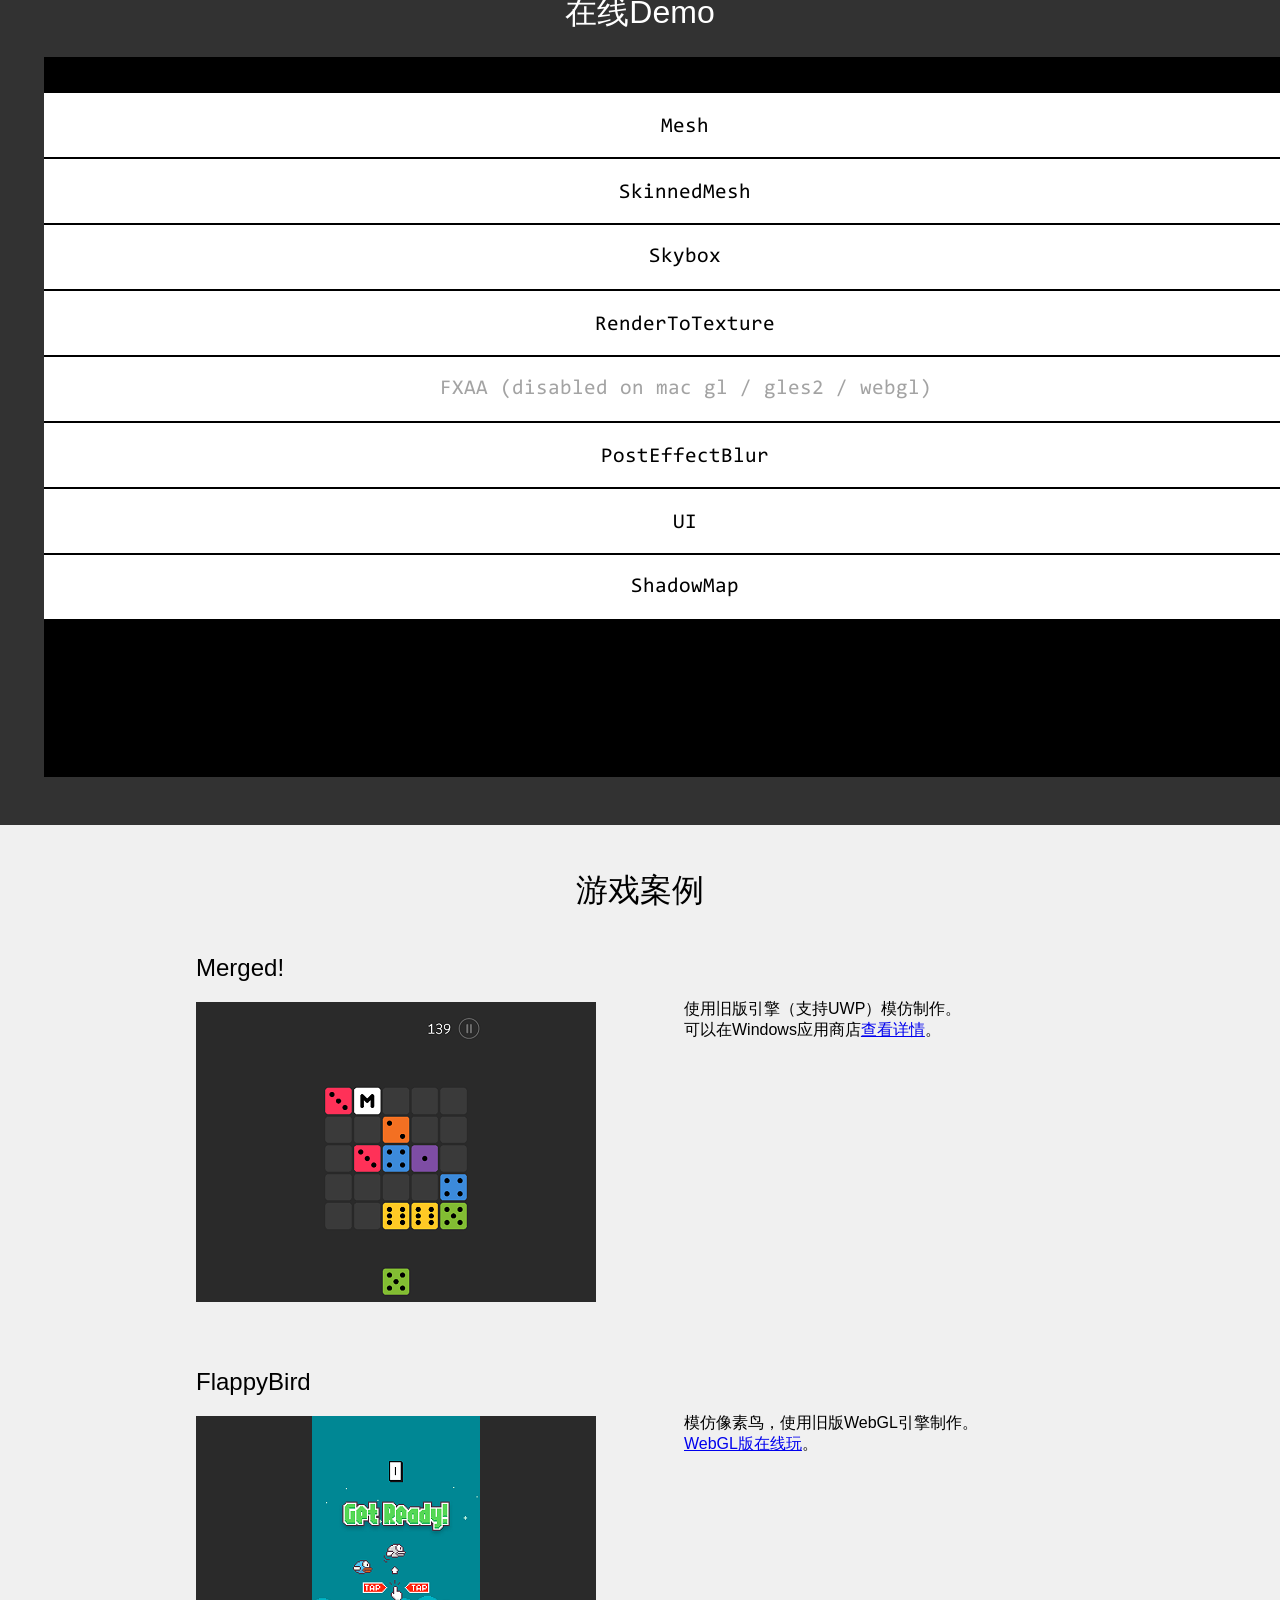
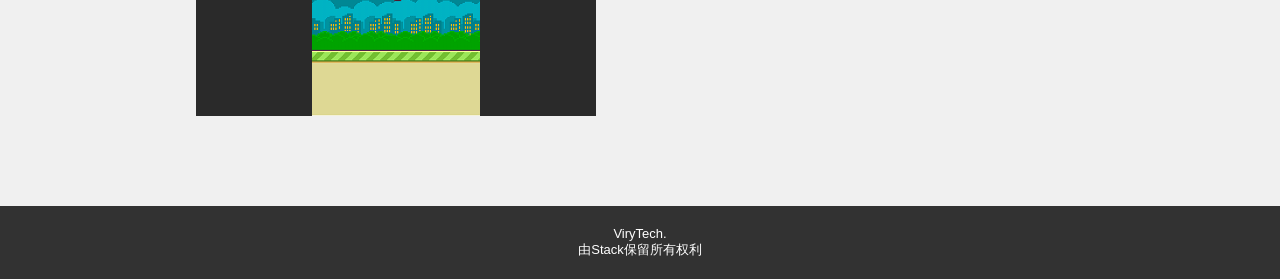
==== commit 271b4b58: "compatible live demo frame size." ====
--- a/index.html
+++ b/index.html
@@ -105,13 +105,29 @@
         <div id="livedemo" style="color:white;background-color:rgb(50, 50, 50);padding:44px;">
             <h1 style="font-weight:400;margin-top:0;text-align:center;">在线Demo</h1>
 
-            <table align="center">
+            <table align="center" style="border-spacing:0;">
                 <tr>
-                    <td>
-                        <iframe width="1280" height="720" scrolling="no" style="background-color:black; border: none;" src="viry3d/wasm/index.html"></iframe>
+                    <td style="padding:0;">
+                        <iframe id="demoframe" scrolling="no" style="background-color:black;border:none;"></iframe>
                     </td>
                 </tr>
             </table>
+
+            <script type="text/javascript">
+                const demoframe = document.getElementById("demoframe");
+                if (document.body.clientWidth < 1280)
+                {
+                    demoframe.width = document.body.clientWidth;
+                    demoframe.height = demoframe.width * 720 / 1280;
+                    document.getElementById("livedemo").style = "color:white;background-color:rgb(50, 50, 50);padding:44px 0 44px 0;";
+                }
+                else
+                {
+                    demoframe.width = 1280;
+                    demoframe.height = 720;
+                }
+                demoframe.src = "viry3d/wasm/index.html";
+            </script>
         </div>
 
         <div id="showcase" style="background-color:rgb(240, 240, 240);padding-top:44px;padding-bottom:44px;">
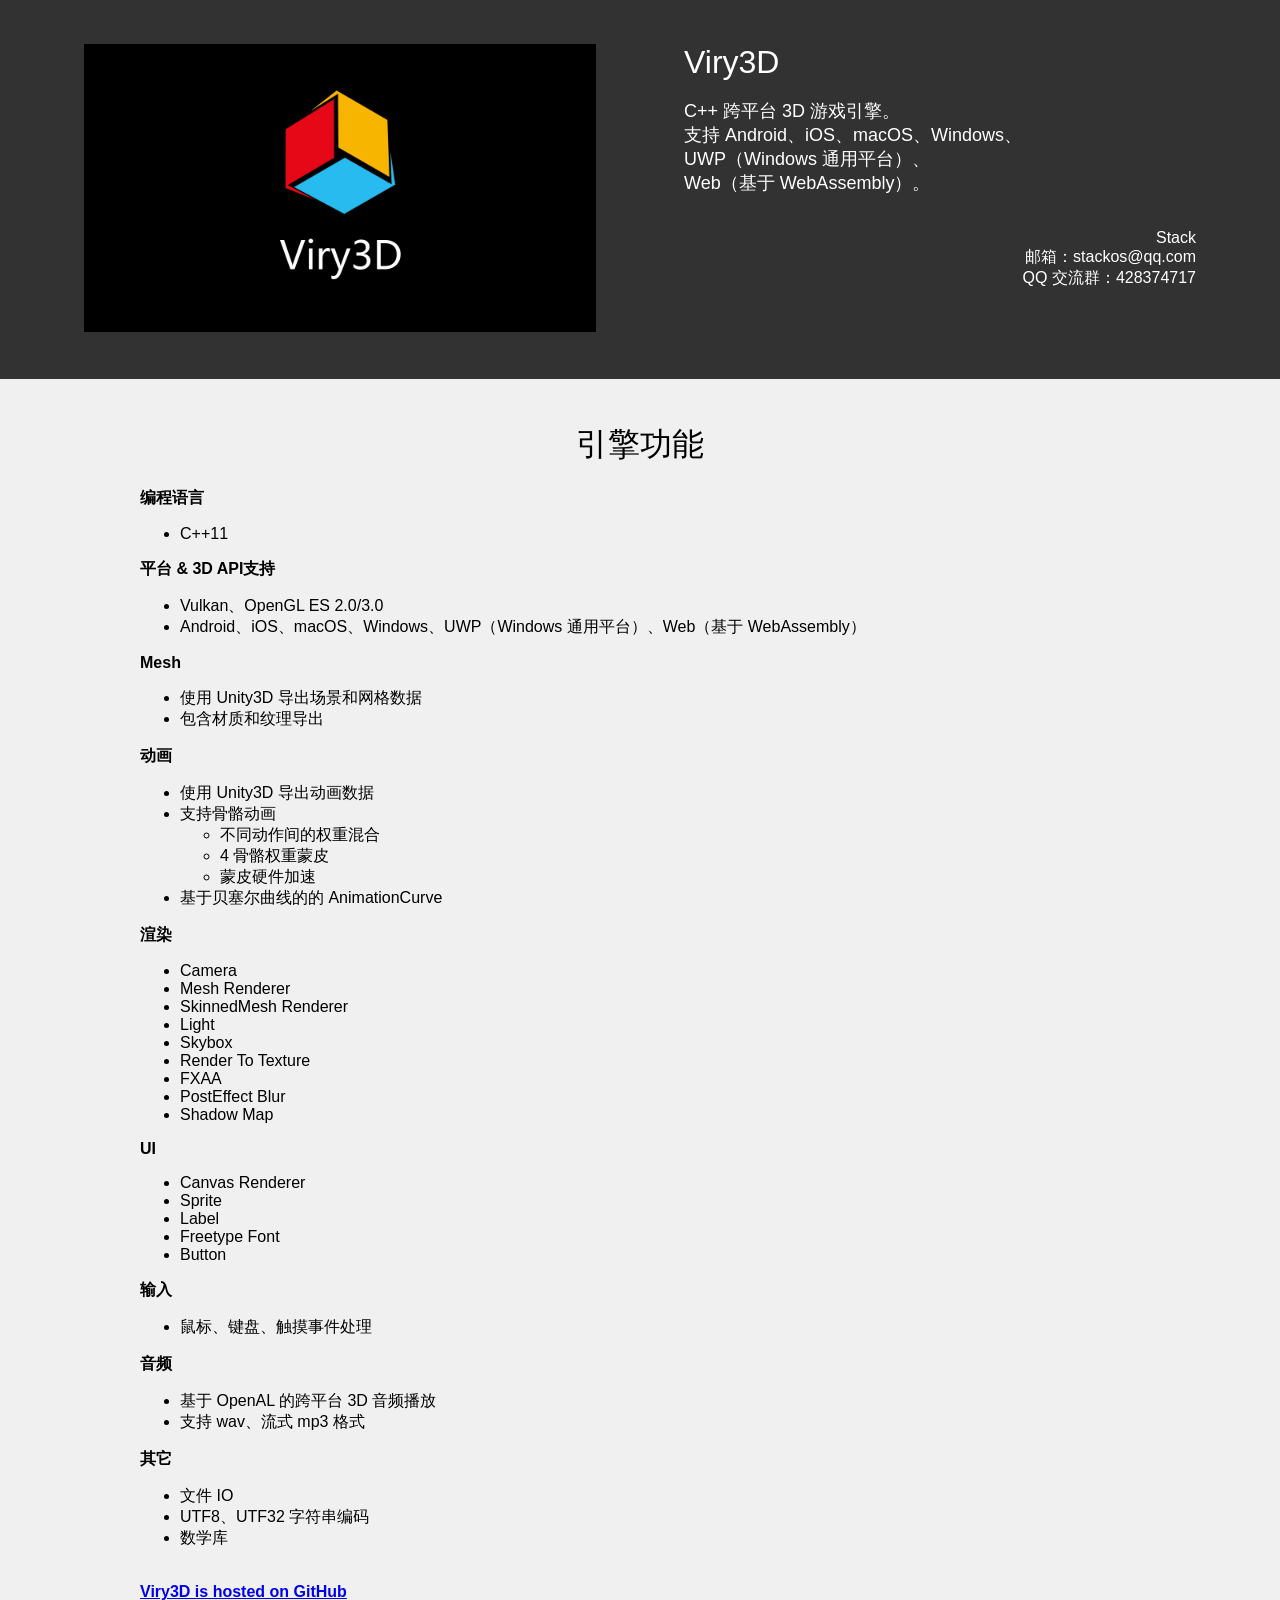
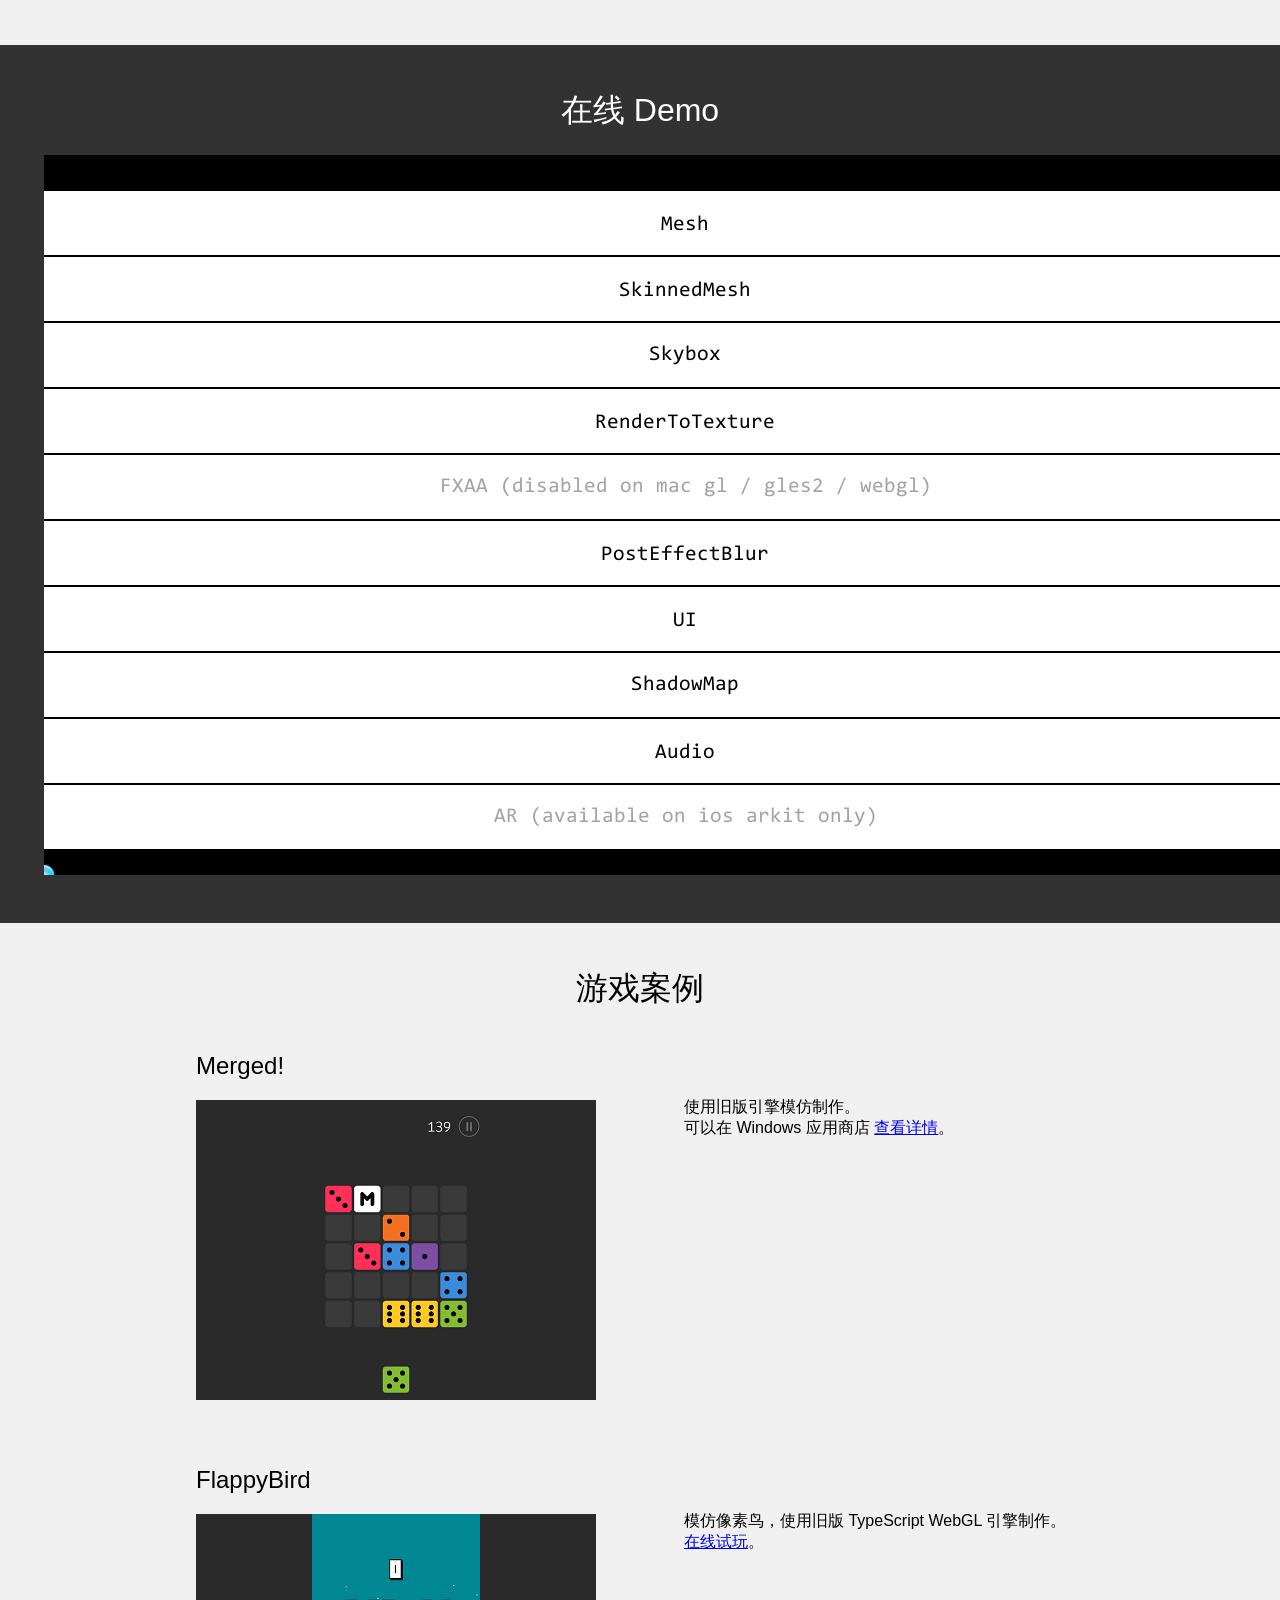
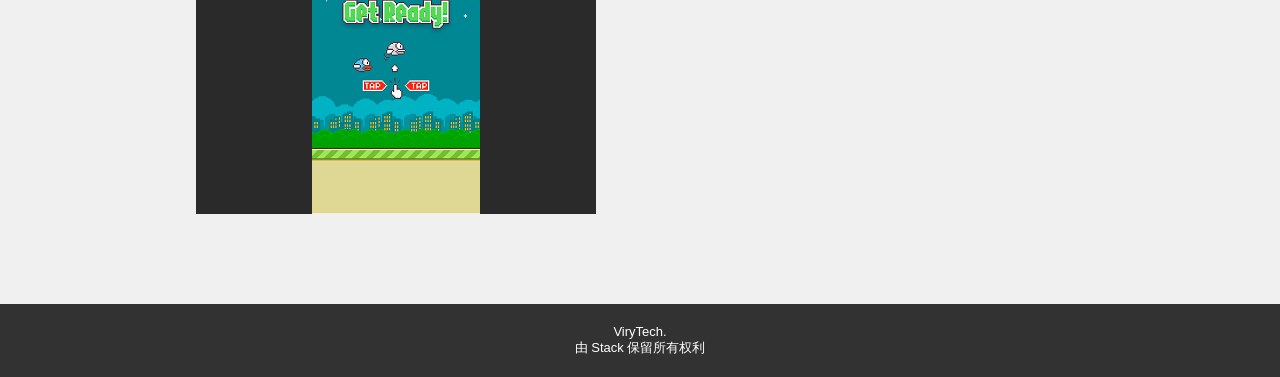
==== commit ccd379d7: "update page." ====
--- a/index.html
+++ b/index.html
@@ -20,13 +20,15 @@
                 <div style="float:left;width:512px;height:250px;margin-left:44px;margin-bottom:44px;margin-right:44px;">
                     <h1 style="font-weight:400;margin:0;">Viry3D</h1>
                     <p style="font-size:large;">
-                        C++跨平台3D游戏引擎。<br />
-                        支持Windows、Android、iOS、macOS和Web。<br />
+                        C++ 跨平台 3D 游戏引擎。<br />
+                        支持 Android、iOS、macOS、Windows、<br />
+                        UWP（Windows 通用平台）、<br />
+                        Web（基于 WebAssembly）。<br />
                     </p>
                     <p style="float:right;text-align:right;">
                         Stack<br />
                         邮箱：stackos@qq.com<br />
-                        QQ交流群：428374717<br />
+                        QQ 交流群：428374717<br />
                     </p>
                 </div>
             </div>
@@ -45,28 +47,28 @@
                 </ul>
                 <p><strong>平台 &amp; 3D API支持</strong></p>
                 <ul>
-                    <li>Vulkan, OpenGL ES 2.0/3.0</li>
-                    <li>Windows, Android, iOS, macOS, Web(基于WebAssembly)</li>
+                    <li>Vulkan、OpenGL ES 2.0/3.0</li>
+                    <li>Android、iOS、macOS、Windows、UWP（Windows 通用平台）、Web（基于 WebAssembly）</li>
                 </ul>
                 <p><strong>Mesh</strong></p>
                 <ul>
-                    <li>使用Unity3D导出场景和网格数据</li>
+                    <li>使用 Unity3D 导出场景和网格数据</li>
                     <li>包含材质和纹理导出</li>
                 </ul>
                 <p><strong>动画</strong></p>
                 <ul>
-                    <li>使用Unity3D导出动画数据</li>
+                    <li>使用 Unity3D 导出动画数据</li>
                     <li>
                         支持骨骼动画
                         <ul>
                             <li>不同动作间的权重混合</li>
-                            <li>4骨骼权重蒙皮</li>
+                            <li>4 骨骼权重蒙皮</li>
                             <li>蒙皮硬件加速</li>
                         </ul>
                     </li>
-                    <li>基于贝塞尔曲线的的AnimationCurve</li>
+                    <li>基于贝塞尔曲线的的 AnimationCurve</li>
                 </ul>
-                <p><strong>效果</strong></p>
+                <p><strong>渲染</strong></p>
                 <ul>
                     <li>Camera</li>
                     <li>Mesh Renderer</li>
@@ -90,10 +92,15 @@
                 <ul>
                     <li>鼠标、键盘、触摸事件处理</li>
                 </ul>
+                <p><strong>音频</strong></p>
+                <ul>
+                    <li>基于 OpenAL 的跨平台 3D 音频播放</li>
+                    <li>支持 wav、流式 mp3 格式</li>
+                </ul>
                 <p><strong>其它</strong></p>
                 <ul>
-                    <li>文件IO</li>
-                    <li>UTF8、UTF32字符串编码</li>
+                    <li>文件 IO</li>
+                    <li>UTF8、UTF32 字符串编码</li>
                     <li>数学库</li>
                 </ul>
 
@@ -103,7 +110,7 @@
         </div>
 
         <div id="livedemo" style="color:white;background-color:rgb(50, 50, 50);padding:44px;">
-            <h1 style="font-weight:400;margin-top:0;text-align:center;">在线Demo</h1>
+            <h1 style="font-weight:400;margin-top:0;text-align:center;">在线 Demo</h1>
 
             <table align="center" style="border-spacing:0;">
                 <tr>
@@ -144,8 +151,8 @@
 
                     <div style="float:left;width:444px;height:50px;margin-left:44px;margin-top:65px;">
                         <p style="margin:0;">
-                            使用旧版引擎（支持UWP）模仿制作。<br />
-                            可以在Windows应用商店<a href="https://www.microsoft.com/store/apps/9NBLGGH4PRR2" target="_blank">查看详情</a>。<br />
+                            使用旧版引擎模仿制作。<br />
+                            可以在 Windows 应用商店 <a href="https://www.microsoft.com/store/apps/9NBLGGH4PRR2" target="_blank">查看详情</a>。<br />
                         </p>
                     </div>
                 </div>
@@ -165,8 +172,8 @@
 
                     <div style="float:left;width:444px;height:50px;margin-left:44px;margin-top:65px;">
                         <p style="margin:0;">
-                            模仿像素鸟，使用旧版WebGL引擎制作。<br />
-                            <a href="http://www.viry3d.com/viry3d/web/index.html?AppJavaScript" target="_blank">WebGL版在线玩</a>。<br />
+                            模仿像素鸟，使用旧版 TypeScript WebGL 引擎制作。<br />
+                            <a href="http://www.viry3d.com/viry3d/web/index.html?AppJavaScript" target="_blank">在线试玩</a>。<br />
                         </p>
                     </div>
                 </div>
@@ -179,7 +186,7 @@
 
         <div id="footer" style="padding:20px;background-color:rgb(50, 50, 50);color:white;text-align:center;font-size:small;clear:both;">
             <p style="margin:0;">ViryTech.</p>
-            <p style="margin:0;">由Stack保留所有权利</p>
+            <p style="margin:0;">由 Stack 保留所有权利</p>
         </div>
 
     </div>
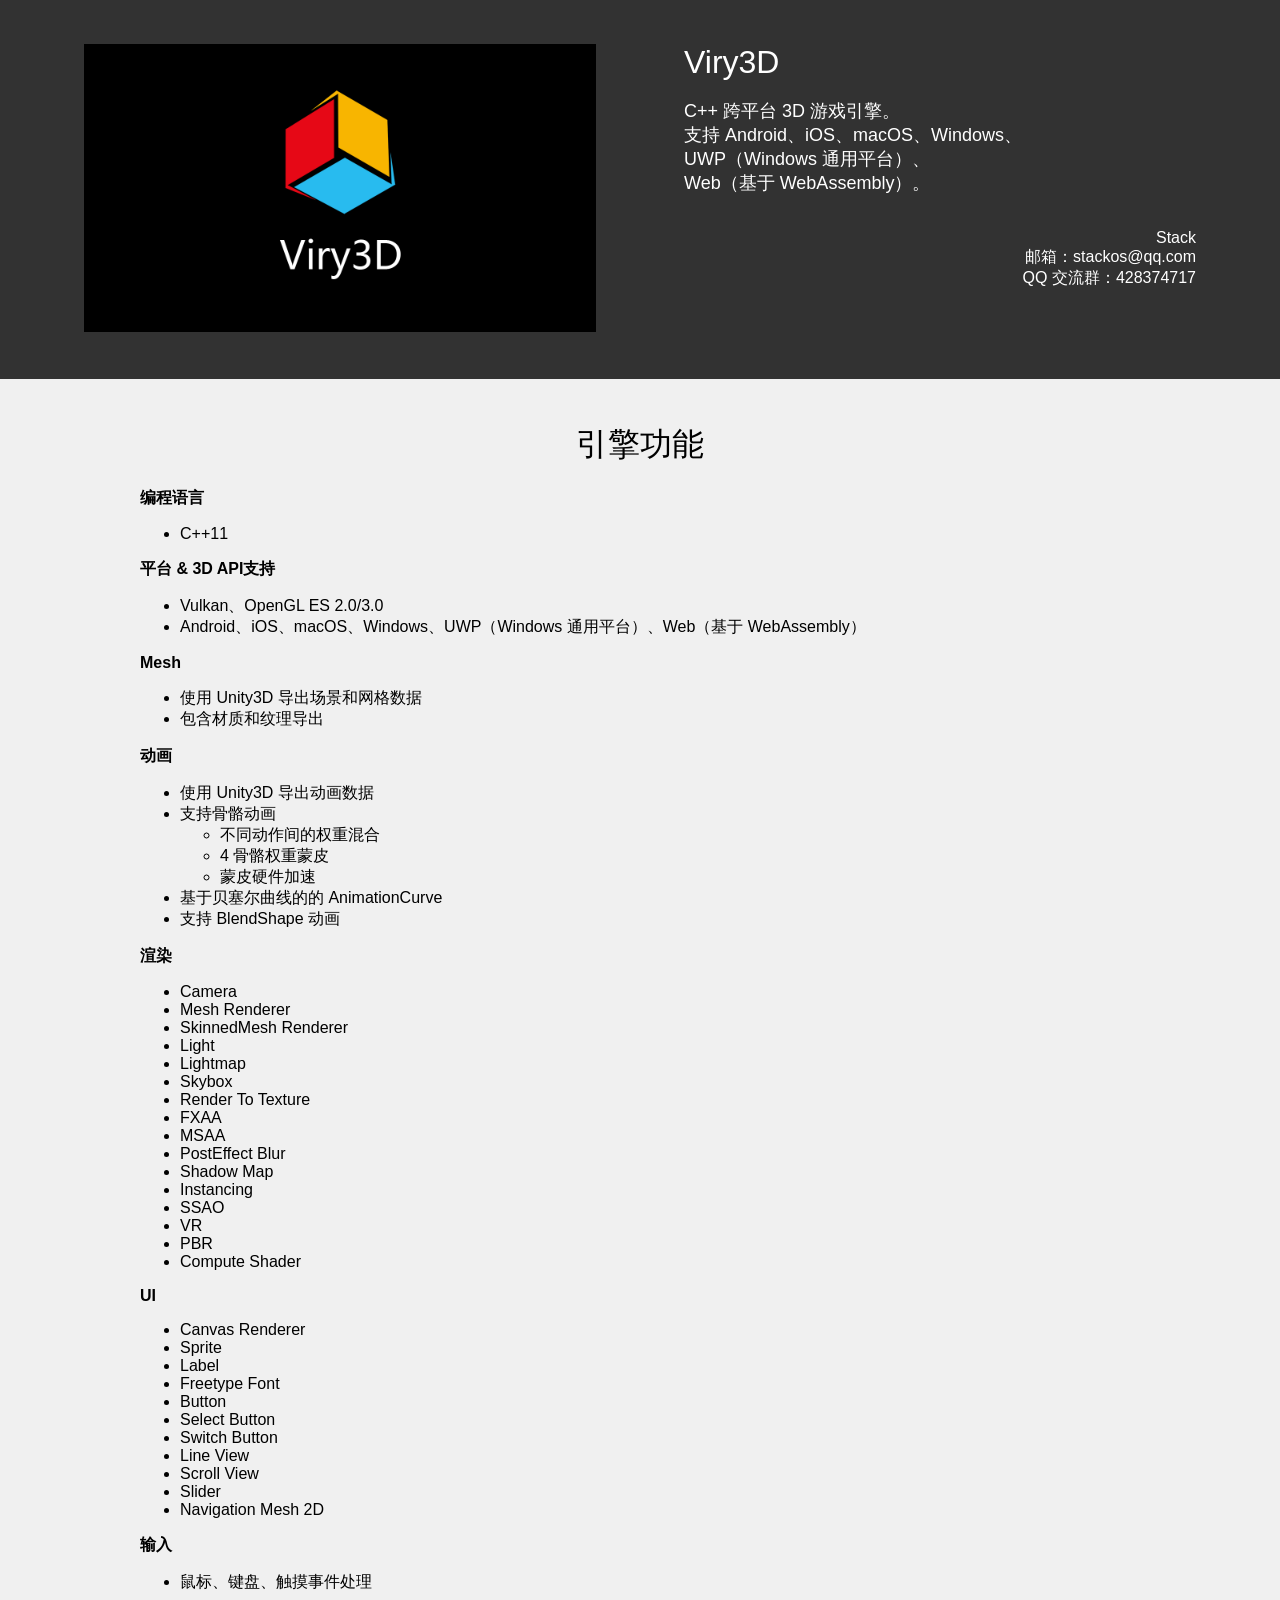
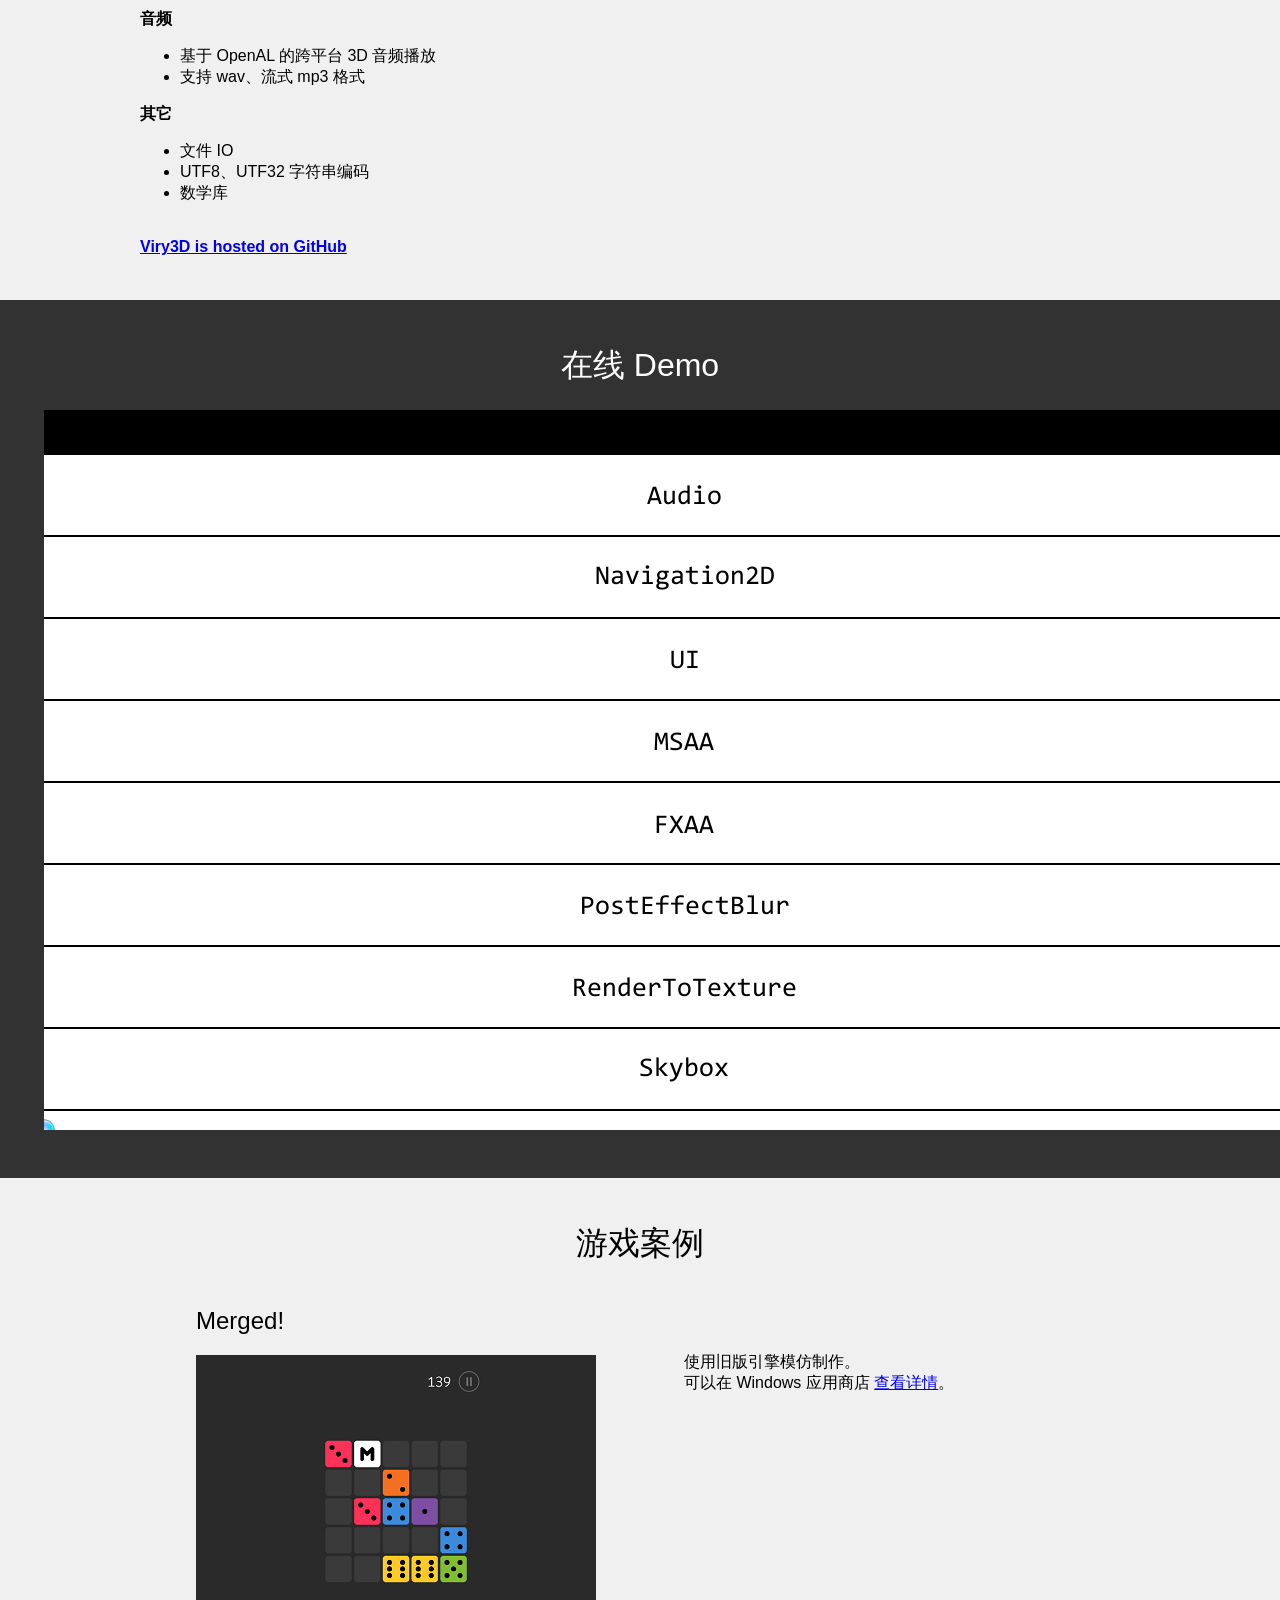
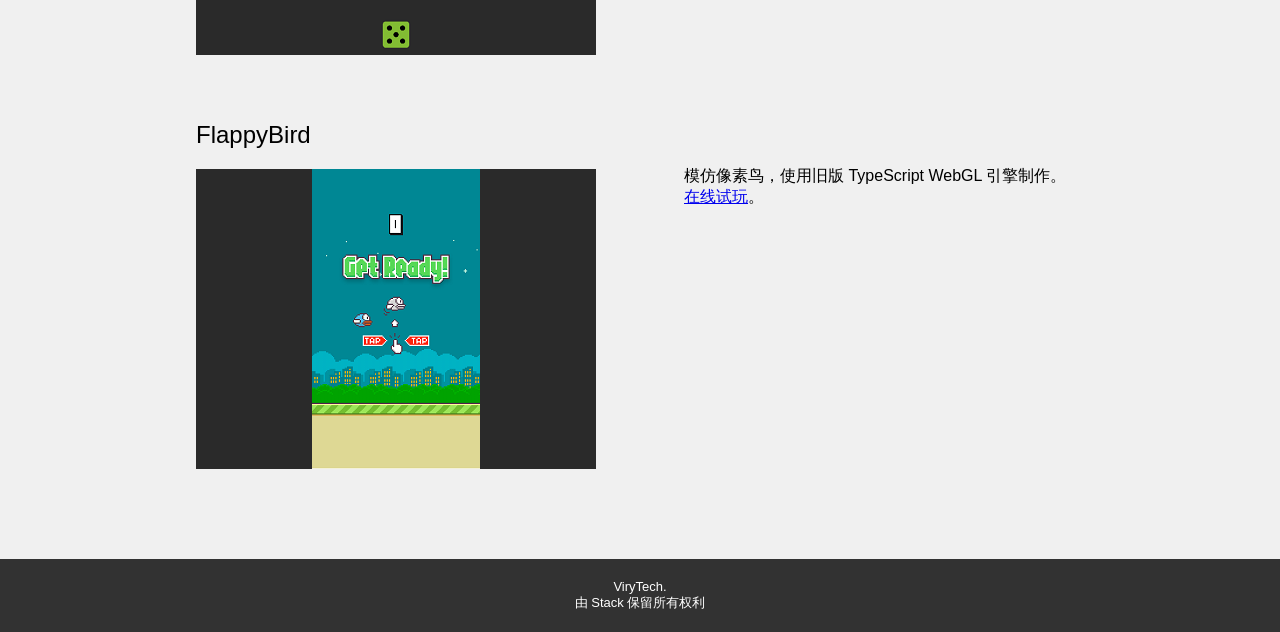
==== commit 8431c621: "update wasm." ====
--- a/index.html
+++ b/index.html
@@ -67,6 +67,7 @@
                         </ul>
                     </li>
                     <li>基于贝塞尔曲线的的 AnimationCurve</li>
+                    <li>支持 BlendShape 动画</li>
                 </ul>
                 <p><strong>渲染</strong></p>
                 <ul>
@@ -74,11 +75,18 @@
                     <li>Mesh Renderer</li>
                     <li>SkinnedMesh Renderer</li>
                     <li>Light</li>
+                    <li>Lightmap</li>
                     <li>Skybox</li>
                     <li>Render To Texture</li>
                     <li>FXAA</li>
+                    <li>MSAA</li>
                     <li>PostEffect Blur</li>
                     <li>Shadow Map</li>
+                    <li>Instancing</li>
+                    <li>SSAO</li>
+                    <li>VR</li>
+                    <li>PBR</li>
+                    <li>Compute Shader</li>
                 </ul>
                 <p><strong>UI</strong></p>
                 <ul>
@@ -87,6 +95,12 @@
                     <li>Label</li>
                     <li>Freetype Font</li>
                     <li>Button</li>
+                    <li>Select Button</li>
+                    <li>Switch Button</li>
+                    <li>Line View</li>
+                    <li>Scroll View</li>
+                    <li>Slider</li>
+                    <li>Navigation Mesh 2D</li>
                 </ul>
                 <p><strong>输入</strong></p>
                 <ul>
